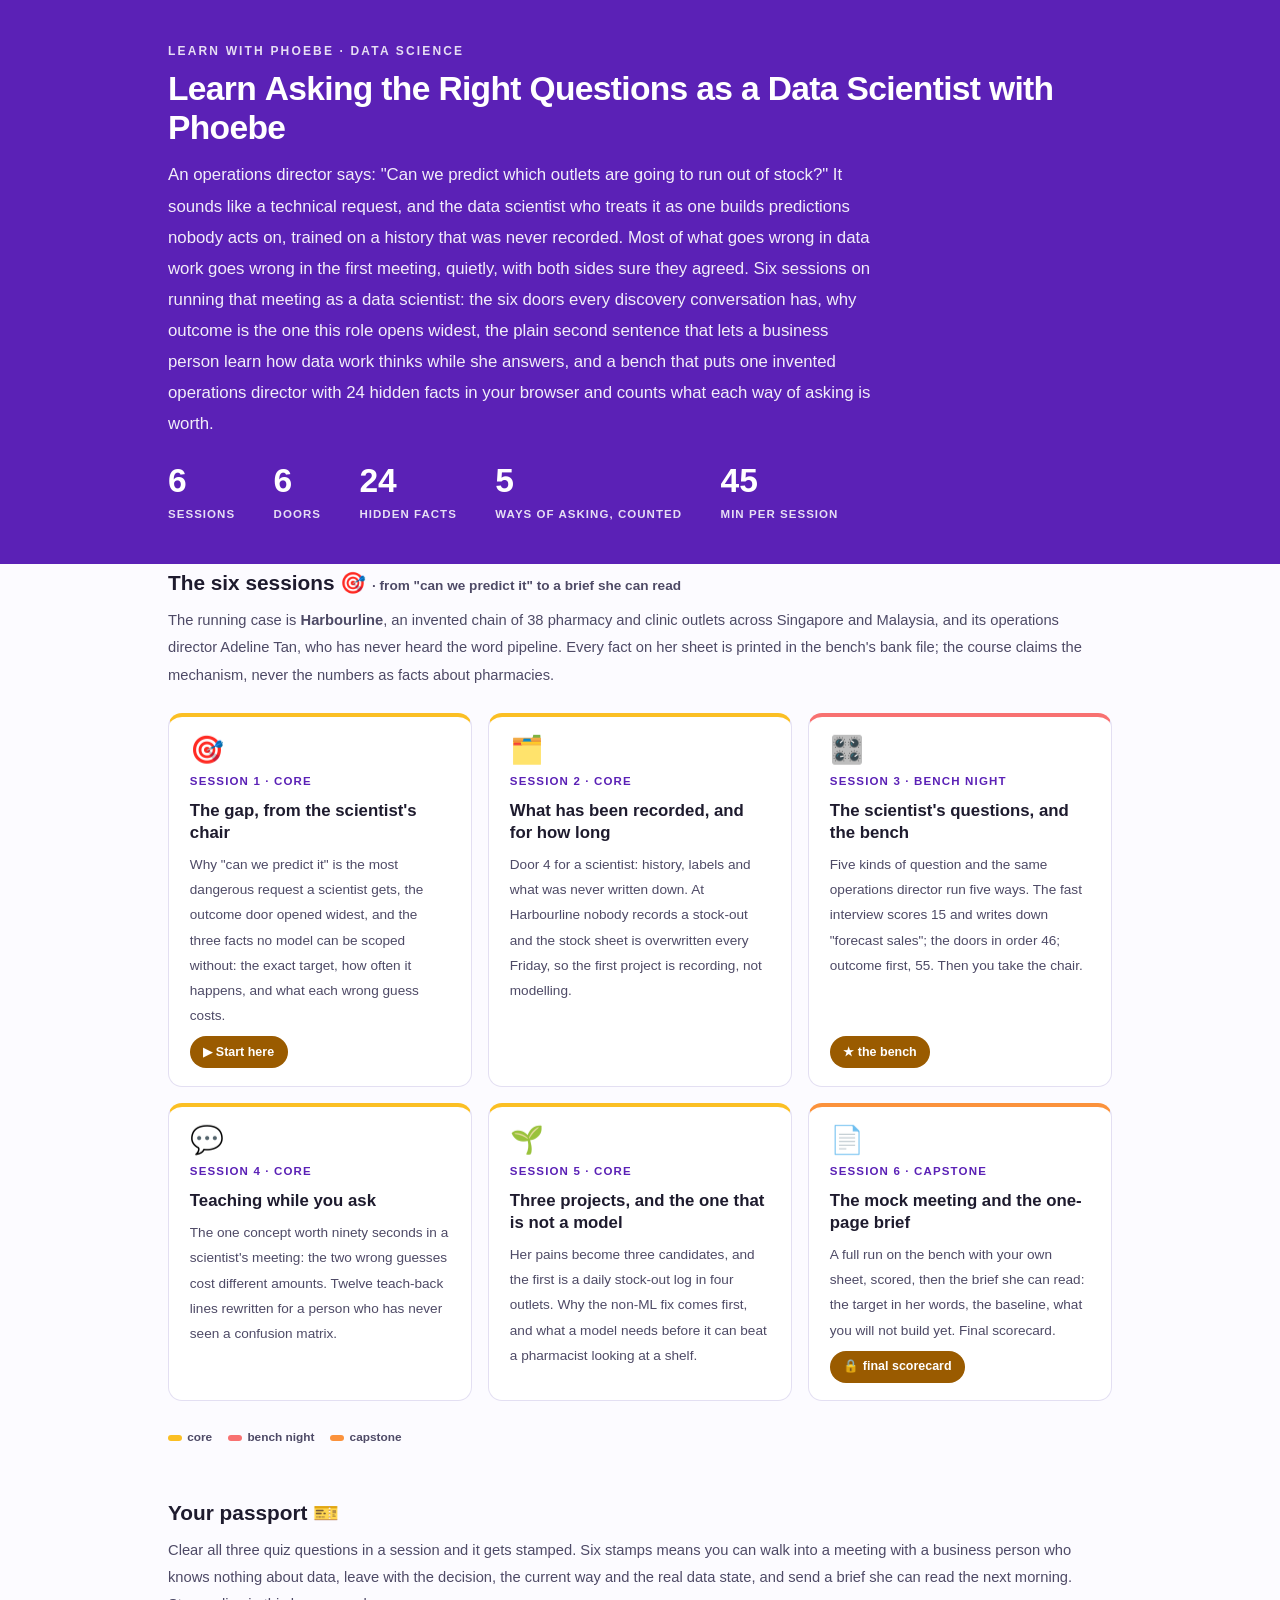
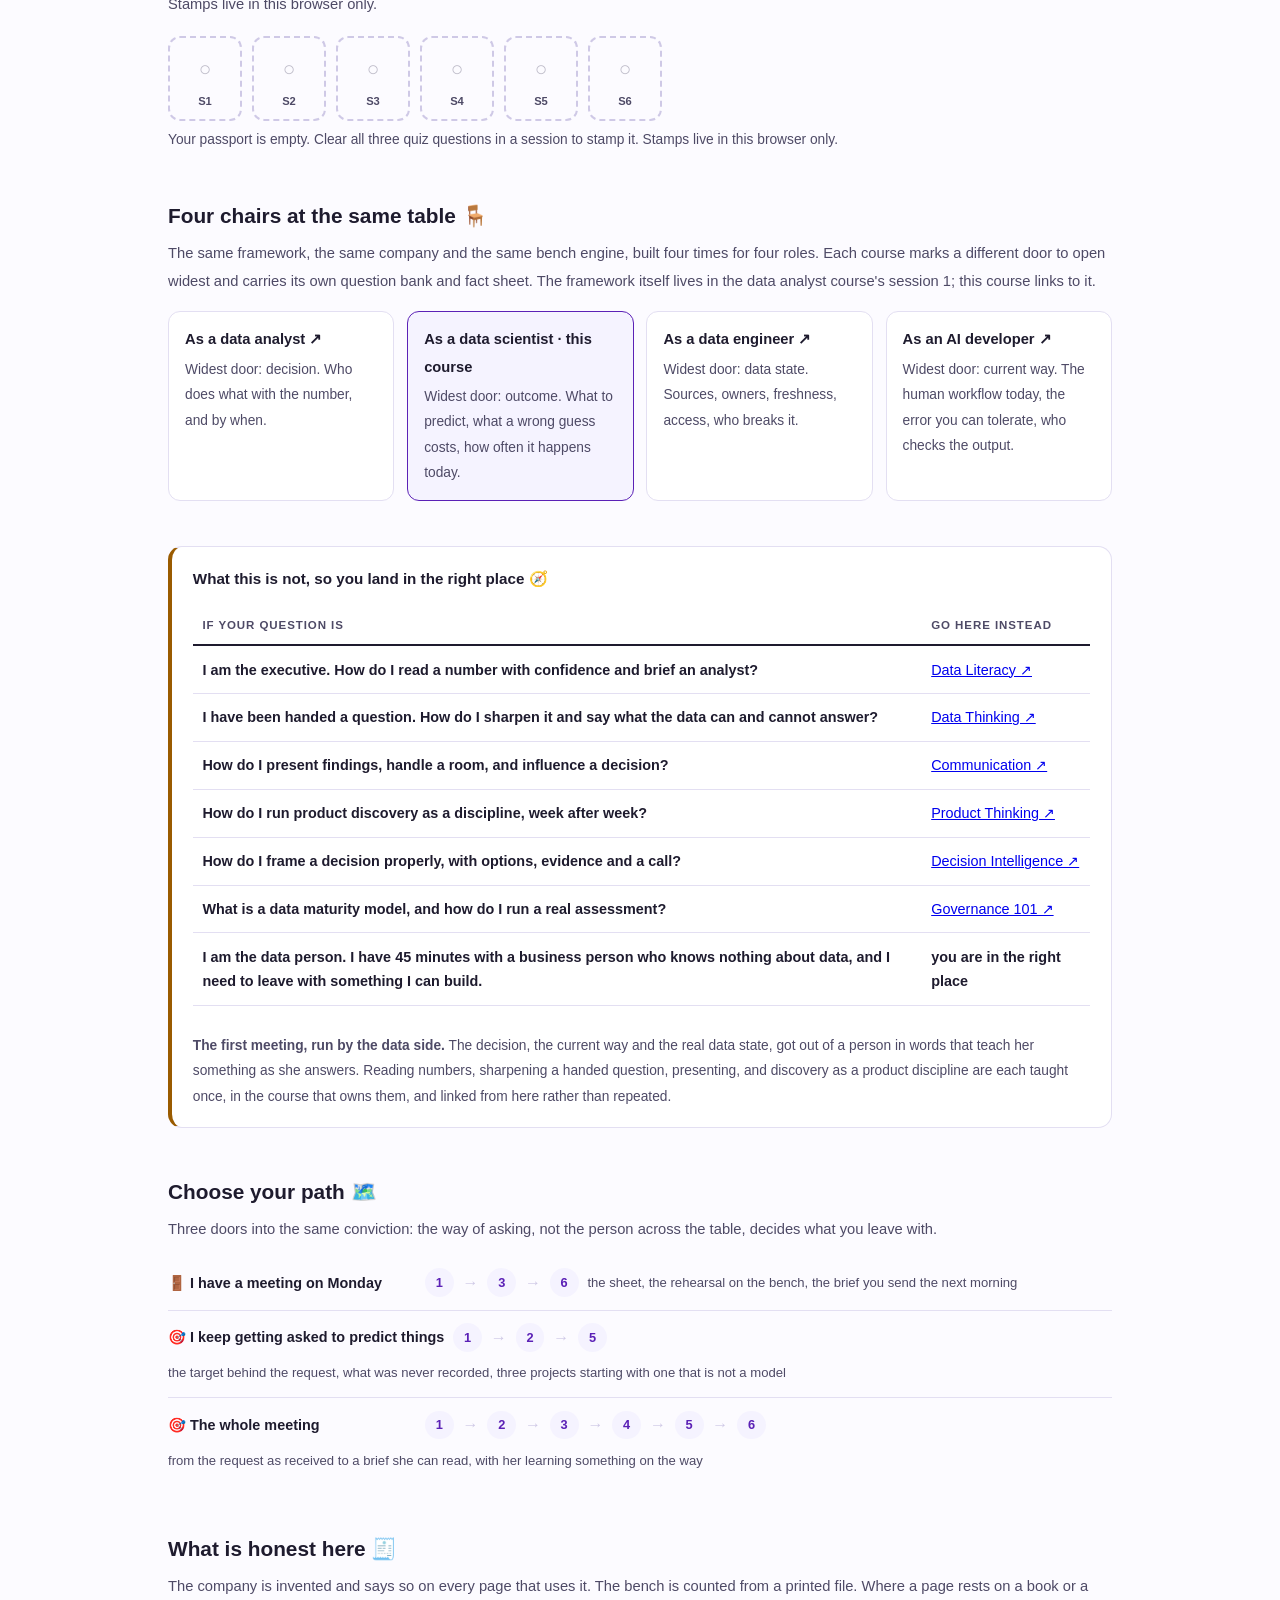
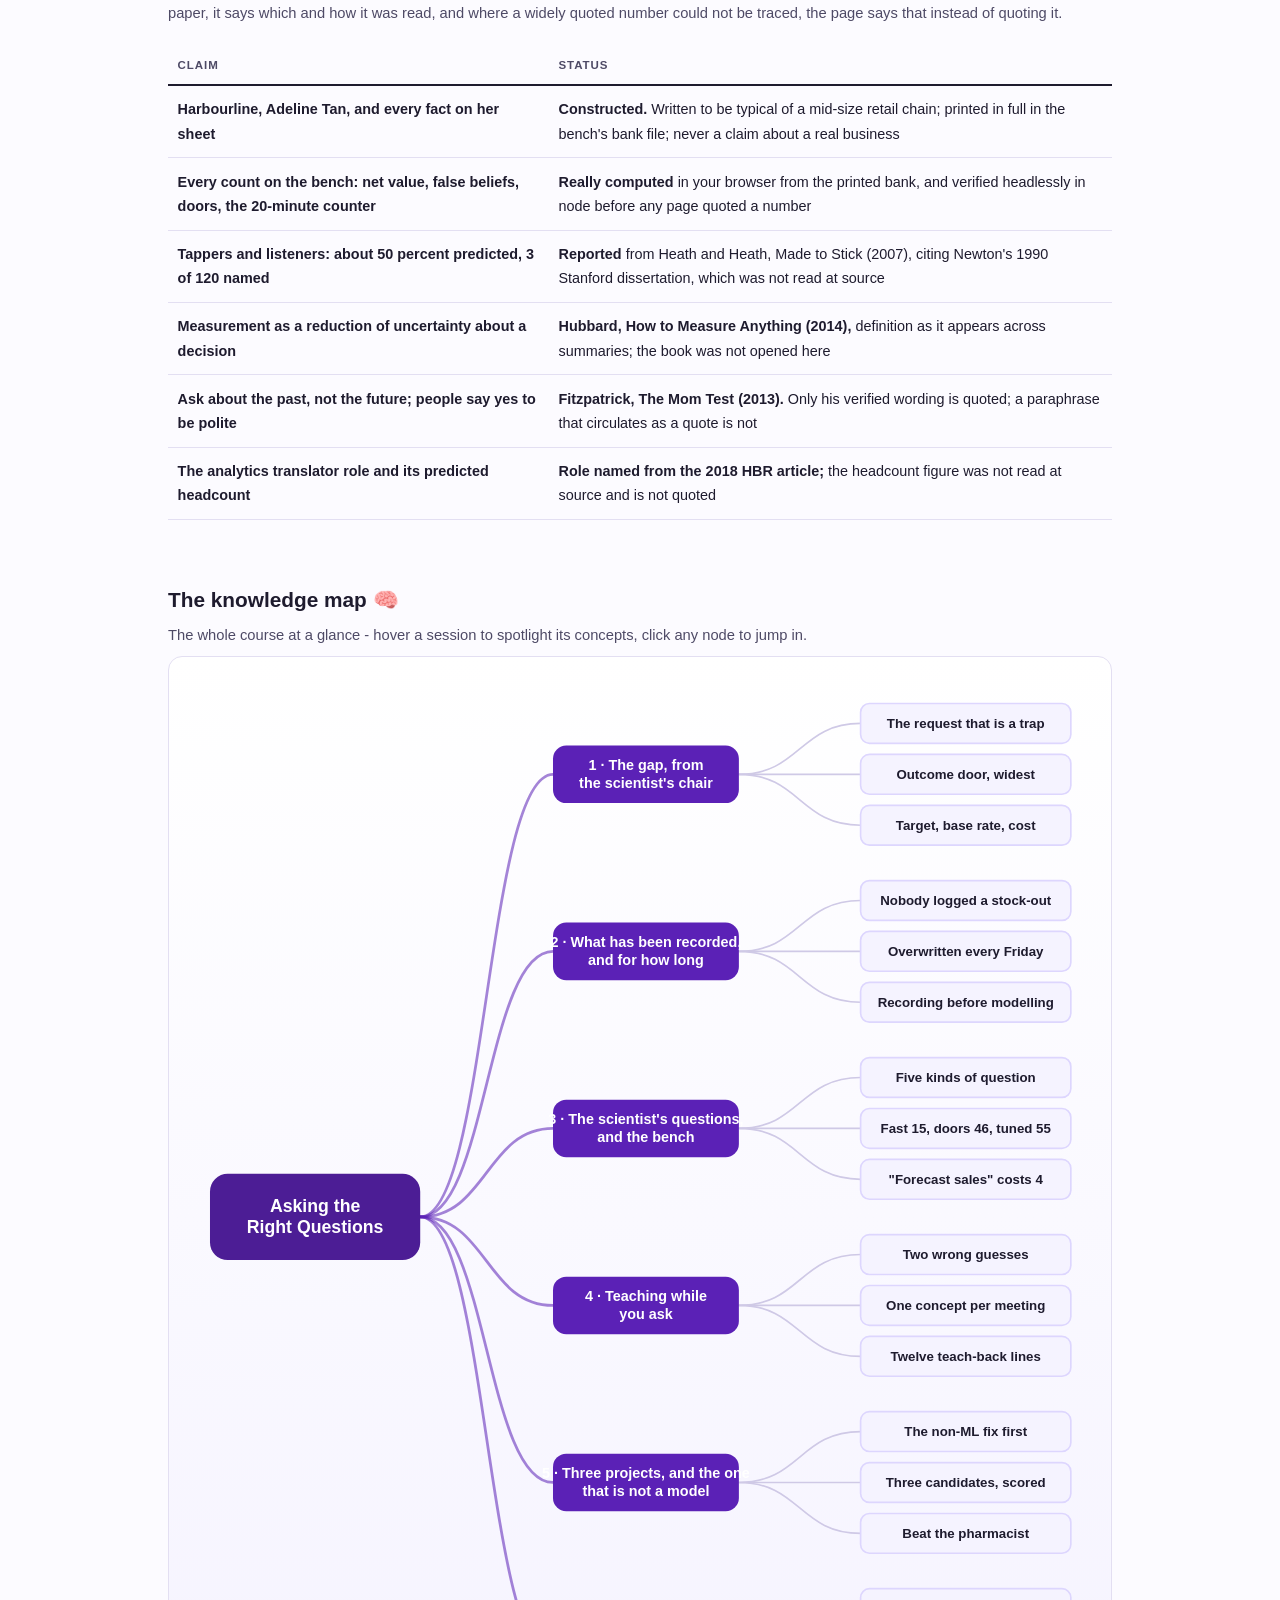
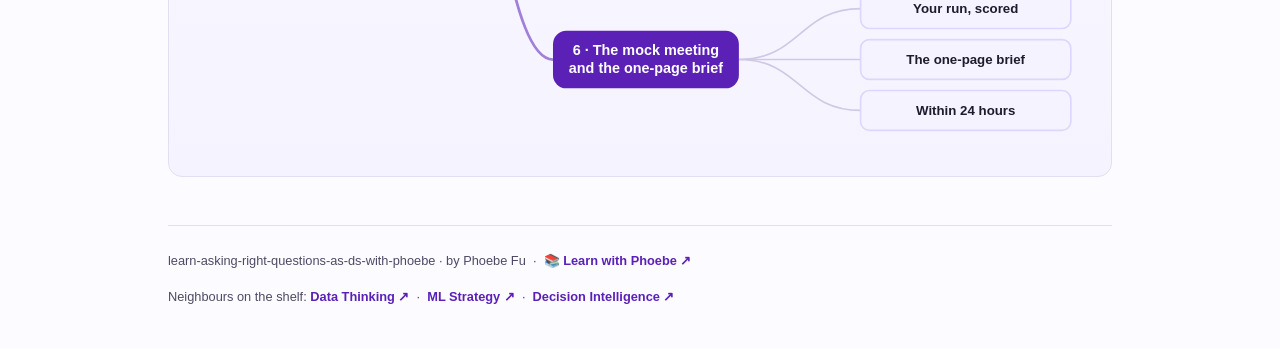
==== index.html @ 3e31150d "Asking the Right Questions as a Data Scientist: six sessions Sibling of the data analyst course: sam" ====
<!DOCTYPE html>
<html lang="en">
<head>
<meta charset="UTF-8">
<meta name="viewport" content="width=device-width, initial-scale=1.0">
<!-- social:start -->
<meta name="description" content="Six sessions on the first meeting of any data project, run by a data scientist: how to get the outcome, the decision, the current way of working and the real state of the data out of a business person who knows nothing about data, in words that teach them something while they answer. One invented pharmacy chain, one operations director with 24 hidden facts, and a discovery-meeting bench. Free, by Phoebe Fu.">
<meta property="og:type" content="website">
<meta property="og:site_name" content="Learn with Phoebe">
<meta property="og:title" content="Learn Asking the Right Questions as a Data Scientist with Phoebe">
<meta property="og:description" content="Same operations director, same 45 minutes, five ways of asking. The fast yes-or-no interview scores 15 and records five things that are wrong; the Six Doors score 46; outcome first, 55.">
<meta property="og:url" content="https://phoebefu6.github.io/learn-asking-right-questions-as-ds-with-phoebe/">
<meta property="og:image" content="https://phoebefu6.github.io/learn-asking-right-questions-as-ds-with-phoebe/assets/og-cover.png">
<meta property="og:image:width" content="1200">
<meta property="og:image:height" content="630">
<meta name="twitter:card" content="summary_large_image">
<meta name="twitter:title" content="Learn Asking the Right Questions as a Data Scientist with Phoebe">
<meta name="twitter:description" content="A discovery-meeting bench: one business person with a hidden fact sheet, 45 minutes, five ways of asking, every point counted in your browser.">
<meta name="twitter:image" content="https://phoebefu6.github.io/learn-asking-right-questions-as-ds-with-phoebe/assets/og-cover.png">
<!-- social:end -->
<title>Learn Asking the Right Questions as a Data Scientist with Phoebe</title>
<link rel="stylesheet" href="assets/style.css?v=2">
<style>

  .stats-row { display: flex; gap: 2.4rem; margin-top: 1.5rem; flex-wrap: wrap; }
  .stat b { display: block; font-size: 2.1rem; font-weight: 800; line-height: 1.05; font-variant-numeric: tabular-nums; }
  .stat span { font-size: .72rem; opacity: .85; text-transform: uppercase; letter-spacing: .09em; font-weight: 600; }

  .course-grid { display: grid; grid-template-columns: repeat(auto-fit, minmax(17rem, 1fr)); gap: 1rem; margin-top: 1.5rem; }
  .course-card {
    border: 1px solid var(--hairline);
    border-top: 4px solid var(--diff, var(--indigo));
    border-radius: var(--radius);
    padding: 1.2rem 1.3rem 1.1rem;
    display: flex;
    flex-direction: column;
    gap: .5rem;
    text-decoration: none;
    color: var(--ink);
    background: #fff;
    transition: box-shadow .15s ease, border-color .15s ease, transform .15s ease;
    position: relative;
  }
  .course-card:hover { border-color: var(--indigo-soft); border-top-color: var(--diff, var(--indigo)); box-shadow: 0 8px 28px rgba(var(--shadow-rgb),.16); transform: translateY(-3px); }
  .course-card .cicon { font-size: 1.7rem; line-height: 1; }
  .course-card .cnum { font-size: .72rem; font-weight: 700; color: var(--indigo); text-transform: uppercase; letter-spacing: .1em; }
  .course-card h3 { font-size: 1.05rem; font-weight: 800; line-height: 1.3; }
  .course-card p { font-size: .85rem; color: var(--muted); flex: 1; }
  .course-card .meta { display: flex; gap: .4rem; flex-wrap: wrap; }

  .diff-legend { display: flex; gap: 1rem; margin-top: 1.6rem; font-size: .74rem; color: var(--muted); font-weight: 600; flex-wrap: wrap; }
  .diff-legend i { display: inline-block; width: .85rem; height: .35rem; border-radius: 999px; margin-right: .35rem; vertical-align: middle; }

  .paths { margin-top: 2.6rem; }
  .paths h2 { font-size: 1.3rem; font-weight: 800; margin-bottom: .3rem; }
  .paths .plede { color: var(--muted); font-size: .92rem; margin-bottom: .8rem; }
  .path { display: flex; gap: .55rem; align-items: center; padding: .75rem 0; border-bottom: .5px solid var(--hairline); flex-wrap: wrap; }
  .path:last-child { border-bottom: none; }
  .path b { min-width: 15.5rem; font-size: .9rem; }
  .path .pstep { background: var(--indigo-50); color: var(--indigo); border-radius: 999px; padding: .16rem .68rem; font-weight: 700; font-size: .8rem; text-decoration: none; transition: all .12s ease; }
  .path .pstep:hover { background: var(--indigo); color: #fff; }
  .path .parr { color: var(--faint); font-weight: 700; }

  .mm-section { margin-top: 1.6rem; }
  .mm-section h2 { font-size: 1.3rem; font-weight: 800; margin-bottom: .2rem; }
  .mm-section .mm-lede { color: var(--muted); font-size: .92rem; margin-bottom: .4rem; }
  .mm-wrap { border: 1px solid var(--hairline); border-radius: var(--radius); background: linear-gradient(180deg,#fff,var(--indigo-50)); padding: .6rem; overflow-x: auto; }
  .mm-svg { width: 100%; height: auto; display: block; max-width: 60rem; margin: 0 auto; min-width: 34rem; }
  .mm-link { cursor: pointer; text-decoration: none; }
  .mm-node rect { transition: opacity .15s ease, filter .15s ease; }
  .mm-node text { pointer-events: none; }
  .mm-link:hover .mm-node rect { filter: brightness(1.06); }
  .mm-edge { transition: opacity .15s ease; }

  .not-this { border: 1px solid var(--hairline); border-left: 4px solid var(--clay); border-radius: var(--radius); background: #fff; padding: 1.1rem 1.3rem; margin-top: 1.2rem; }
  .not-this h3 { font-size: .95rem; font-weight: 800; margin-bottom: .5rem; }
  .siblings { display: grid; grid-template-columns: repeat(auto-fit, minmax(13rem, 1fr)); gap: .8rem; margin-top: 1rem; }
  .sibling { border: 1px solid var(--hairline); border-radius: 12px; padding: .9rem 1rem; background: #fff; text-decoration: none; color: var(--ink); font-size: .86rem; }
  .sibling b { display: block; font-size: .92rem; margin-bottom: .2rem; }
  .sibling span { color: var(--muted); }
  .sibling.here { border-color: var(--indigo); background: var(--indigo-50); }
</style>
</head>
<body>

<header class="masthead">
  <div class="wrap">
    <div class="eyebrow">Learn with Phoebe · Data Science</div>
    <h1>Learn Asking the Right Questions as a <span class="accent">Data Scientist</span> with Phoebe</h1>
    <p class="sub">An operations director says: "Can we predict which outlets are going to run out of stock?" It sounds like a technical request, and the data scientist who treats it as one builds predictions nobody acts on, trained on a history that was never recorded. Most of what goes wrong in data work goes wrong in the first meeting, quietly, with both sides sure they agreed. Six sessions on running that meeting as a data scientist: the six doors every discovery conversation has, why outcome is the one this role opens widest, the plain second sentence that lets a business person learn how data work thinks while she answers, and a bench that puts one invented operations director with 24 hidden facts in your browser and counts what each way of asking is worth.</p>
    <div class="stats-row">
      <div class="stat"><b data-count="6">6</b><span>sessions</span></div>
      <div class="stat"><b data-count="6">6</b><span>doors</span></div>
      <div class="stat"><b data-count="24">24</b><span>hidden facts</span></div>
      <div class="stat"><b data-count="5">5</b><span>ways of asking, counted</span></div>
      <div class="stat"><b data-count="45">45</b><span>min per session</span></div>
    </div>
  </div>
</header>

<main class="wrap">

  <section class="section">
    <div class="paths" style="margin-top:0">
      <h2>The six sessions 🎯 <span style="font-size:.85rem;font-weight:600;color:var(--muted)">· from "can we predict it" to a brief she can read</span></h2>
      <p class="plede">The running case is <strong>Harbourline</strong>, an invented chain of 38 pharmacy and clinic outlets across Singapore and Malaysia, and its operations director Adeline Tan, who has never heard the word pipeline. Every fact on her sheet is printed in the bench's bank file; the course claims the mechanism, never the numbers as facts about pharmacies.</p>
    </div>

    <div class="course-grid">
      <a class="course-card" href="courses/01-the-gap-from-the-scientists-chair.html" style="--diff:#FBBF24">
        <span class="cicon">🎯</span>
        <span class="cnum">Session 1 · core</span>
        <h3>The gap, from the scientist's chair</h3>
        <p>Why "can we predict it" is the most dangerous request a scientist gets, the outcome door opened widest, and the three facts no model can be scoped without: the exact target, how often it happens, and what each wrong guess costs.</p>
        <span class="meta"><span class="pill amber">▶ Start here</span></span>
      </a>
      <a class="course-card" href="courses/02-what-has-been-recorded-and-for-how-long.html" style="--diff:#FBBF24">
        <span class="cicon">🗂️</span>
        <span class="cnum">Session 2 · core</span>
        <h3>What has been recorded, and for how long</h3>
        <p>Door 4 for a scientist: history, labels and what was never written down. At Harbourline nobody records a stock-out and the stock sheet is overwritten every Friday, so the first project is recording, not modelling.</p>
        <span class="meta"></span>
      </a>
      <a class="course-card" href="courses/03-the-scientists-questions-and-the-bench.html" style="--diff:#F87171">
        <span class="cicon">🎛️</span>
        <span class="cnum">Session 3 · bench night</span>
        <h3>The scientist's questions, and the bench</h3>
        <p>Five kinds of question and the same operations director run five ways. The fast interview scores 15 and writes down "forecast sales"; the doors in order 46; outcome first, 55. Then you take the chair.</p>
        <span class="meta"><span class="pill amber">★ the bench</span></span>
      </a>
      <a class="course-card" href="courses/04-teaching-while-you-ask.html" style="--diff:#FBBF24">
        <span class="cicon">💬</span>
        <span class="cnum">Session 4 · core</span>
        <h3>Teaching while you ask</h3>
        <p>The one concept worth ninety seconds in a scientist's meeting: the two wrong guesses cost different amounts. Twelve teach-back lines rewritten for a person who has never seen a confusion matrix.</p>
        <span class="meta"></span>
      </a>
      <a class="course-card" href="courses/05-three-projects-and-the-one-that-is-not-a-model.html" style="--diff:#FBBF24">
        <span class="cicon">🌱</span>
        <span class="cnum">Session 5 · core</span>
        <h3>Three projects, and the one that is not a model</h3>
        <p>Her pains become three candidates, and the first is a daily stock-out log in four outlets. Why the non-ML fix comes first, and what a model needs before it can beat a pharmacist looking at a shelf.</p>
        <span class="meta"></span>
      </a>
      <a class="course-card" href="courses/06-the-mock-meeting-and-the-brief.html" style="--diff:#FB923C">
        <span class="cicon">📄</span>
        <span class="cnum">Session 6 · capstone</span>
        <h3>The mock meeting and the one-page brief</h3>
        <p>A full run on the bench with your own sheet, scored, then the brief she can read: the target in her words, the baseline, what you will not build yet. Final scorecard.</p>
        <span class="meta"><span class="pill amber">🔒 final scorecard</span></span>
      </a>
    </div>

    <div class="diff-legend">
      <span><i style="background:#FBBF24"></i>core</span>
      <span><i style="background:#F87171"></i>bench night</span>
      <span><i style="background:#FB923C"></i>capstone</span>
    </div>
  </section>

  <section class="section">
    <div class="paths" style="margin-top:0">
      <h2>Your passport 🎫</h2>
      <p class="plede">Clear all three quiz questions in a session and it gets stamped. Six stamps means you can walk into a meeting with a business person who knows nothing about data, leave with the decision, the current way and the real data state, and send a brief she can read the next morning. Stamps live in this browser only.</p>
    </div>
    <div class="pp-strip"></div>
  </section>

  <section class="section">
    <div class="paths" style="margin-top:0">
      <h2>Four chairs at the same table 🪑</h2>
      <p class="plede">The same framework, the same company and the same bench engine, built four times for four roles. Each course marks a different door to open widest and carries its own question bank and fact sheet. The framework itself lives in the data analyst course's session 1; this course links to it.</p>
    </div>
    <div class="siblings">
      <a class="sibling" href="https://phoebefu6.github.io/learn-asking-right-questions-as-da-with-phoebe/"><b>As a data analyst ↗</b><span>Widest door: decision. Who does what with the number, and by when.</span></a>
      <a class="sibling here" href="courses/01-the-gap-from-the-scientists-chair.html"><b>As a data scientist · this course</b><span>Widest door: outcome. What to predict, what a wrong guess costs, how often it happens today.</span></a>
      <a class="sibling" href="https://phoebefu6.github.io/learn-asking-right-questions-as-de-with-phoebe/"><b>As a data engineer ↗</b><span>Widest door: data state. Sources, owners, freshness, access, who breaks it.</span></a>
      <a class="sibling" href="https://phoebefu6.github.io/learn-asking-right-questions-as-ai-with-phoebe/"><b>As an AI developer ↗</b><span>Widest door: current way. The human workflow today, the error you can tolerate, who checks the output.</span></a>
    </div>
  </section>

  <section class="section">
    <div class="not-this">
      <h3>What this is not, so you land in the right place 🧭</h3>
      <table class="clean">
        <tr><th>If your question is</th><th>Go here instead</th></tr>
        <tr><td>I am the executive. How do I read a number with confidence and brief an analyst?</td><td><a href="https://phoebefu6.github.io/learn-data-literacy-with-phoebe/">Data Literacy ↗</a></td></tr>
        <tr><td>I have been handed a question. How do I sharpen it and say what the data can and cannot answer?</td><td><a href="https://phoebefu6.github.io/learn-data-thinking-with-phoebe/">Data Thinking ↗</a></td></tr>
        <tr><td>How do I present findings, handle a room, and influence a decision?</td><td><a href="https://phoebefu6.github.io/learn-communication-with-phoebe/">Communication ↗</a></td></tr>
        <tr><td>How do I run product discovery as a discipline, week after week?</td><td><a href="https://phoebefu6.github.io/learn-product-thinking-with-phoebe/">Product Thinking ↗</a></td></tr>
        <tr><td>How do I frame a decision properly, with options, evidence and a call?</td><td><a href="https://phoebefu6.github.io/learn-decision-intelligence-with-phoebe/">Decision Intelligence ↗</a></td></tr>
        <tr><td>What is a data maturity model, and how do I run a real assessment?</td><td><a href="https://phoebefu6.github.io/learn-governance-101-with-phoebe/">Governance 101 ↗</a></td></tr>
        <tr><td><strong>I am the data person. I have 45 minutes with a business person who knows nothing about data, and I need to leave with something I can build.</strong></td><td><strong>you are in the right place</strong></td></tr>
      </table>
      <p style="margin-top:.7rem;font-size:.86rem;color:var(--muted)"><strong>The first meeting, run by the data side.</strong> The decision, the current way and the real data state, got out of a person in words that teach her something as she answers. Reading numbers, sharpening a handed question, presenting, and discovery as a product discipline are each taught once, in the course that owns them, and linked from here rather than repeated.</p>
    </div>
  </section>

  <section class="section">
    <div class="paths">
      <h2>Choose your path 🗺️</h2>
      <p class="plede">Three doors into the same conviction: the way of asking, not the person across the table, decides what you leave with.</p>
      <div class="path"><b>🚪 I have a meeting on Monday</b>
        <a class="pstep" href="courses/01-the-gap-from-the-scientists-chair.html">1</a><span class="parr">→</span>
        <a class="pstep" href="courses/03-the-scientists-questions-and-the-bench.html">3</a><span class="parr">→</span>
        <a class="pstep" href="courses/06-the-mock-meeting-and-the-brief.html">6</a>
        <span style="font-size:.82rem;color:var(--muted)">the sheet, the rehearsal on the bench, the brief you send the next morning</span>
      </div>
      <div class="path"><b>🎯 I keep getting asked to predict things</b>
        <a class="pstep" href="courses/01-the-gap-from-the-scientists-chair.html">1</a><span class="parr">→</span>
        <a class="pstep" href="courses/02-what-has-been-recorded-and-for-how-long.html">2</a><span class="parr">→</span>
        <a class="pstep" href="courses/05-three-projects-and-the-one-that-is-not-a-model.html">5</a>
        <span style="font-size:.82rem;color:var(--muted)">the target behind the request, what was never recorded, three projects starting with one that is not a model</span>
      </div>
      <div class="path"><b>🎯 The whole meeting</b>
        <a class="pstep" href="courses/01-the-gap-from-the-scientists-chair.html">1</a><span class="parr">→</span>
        <a class="pstep" href="courses/02-what-has-been-recorded-and-for-how-long.html">2</a><span class="parr">→</span>
        <a class="pstep" href="courses/03-the-scientists-questions-and-the-bench.html">3</a><span class="parr">→</span>
        <a class="pstep" href="courses/04-teaching-while-you-ask.html">4</a><span class="parr">→</span>
        <a class="pstep" href="courses/05-three-projects-and-the-one-that-is-not-a-model.html">5</a><span class="parr">→</span>
        <a class="pstep" href="courses/06-the-mock-meeting-and-the-brief.html">6</a>
        <span style="font-size:.82rem;color:var(--muted)">from the request as received to a brief she can read, with her learning something on the way</span>
      </div>
    </div>
  </section>

  <section class="section">
    <div class="paths" style="margin-top:0">
      <h2>What is honest here 🧾</h2>
      <p class="plede">The company is invented and says so on every page that uses it. The bench is counted from a printed file. Where a page rests on a book or a paper, it says which and how it was read, and where a widely quoted number could not be traced, the page says that instead of quoting it.</p>
    </div>
    <table class="clean">
      <tr><th>Claim</th><th>Status</th></tr>
      <tr><td>Harbourline, Adeline Tan, and every fact on her sheet</td><td><strong>Constructed.</strong> Written to be typical of a mid-size retail chain; printed in full in the bench's bank file; never a claim about a real business</td></tr>
      <tr><td>Every count on the bench: net value, false beliefs, doors, the 20-minute counter</td><td><strong>Really computed</strong> in your browser from the printed bank, and verified headlessly in node before any page quoted a number</td></tr>
      <tr><td>Tappers and listeners: about 50 percent predicted, 3 of 120 named</td><td><strong>Reported</strong> from Heath and Heath, Made to Stick (2007), citing Newton's 1990 Stanford dissertation, which was not read at source</td></tr>
      <tr><td>Measurement as a reduction of uncertainty about a decision</td><td><strong>Hubbard, How to Measure Anything (2014),</strong> definition as it appears across summaries; the book was not opened here</td></tr>
      <tr><td>Ask about the past, not the future; people say yes to be polite</td><td><strong>Fitzpatrick, The Mom Test (2013).</strong> Only his verified wording is quoted; a paraphrase that circulates as a quote is not</td></tr>
      <tr><td>The analytics translator role and its predicted headcount</td><td><strong>Role named from the 2018 HBR article;</strong> the headcount figure was not read at source and is not quoted</td></tr>
          </table>
  </section>

  <section class="section mm-section">
    <h2>The knowledge map 🧠</h2>
    <p class="mm-lede">The whole course at a glance - hover a session to spotlight its concepts, click any node to jump in.</p>
    <div class="mm-wrap"><div id="mindmap"></div></div>
  </section>

  <footer class="pagefoot">
    <span>learn-asking-right-questions-as-ds-with-phoebe · by Phoebe Fu &nbsp;·&nbsp; 📚 <a href="https://phoebefu6.github.io/learn-with-phoebe/">Learn with Phoebe ↗</a></span>
    <span>Neighbours on the shelf: <a href="https://phoebefu6.github.io/learn-data-thinking-with-phoebe/">Data Thinking ↗</a> &nbsp;·&nbsp; <a href="https://phoebefu6.github.io/learn-ml-strategy-with-phoebe/">ML Strategy ↗</a> &nbsp;·&nbsp; <a href="https://phoebefu6.github.io/learn-decision-intelligence-with-phoebe/">Decision Intelligence ↗</a></span>
  </footer>

</main>

<script>
window.MINDMAP_DATA = {
  "title": "Asking the\nRight Questions",
  "centerColor": "#4C1D95",
  "sessions": [
    {
      "label": "The gap, from\nthe scientist's chair",
      "href": "courses/01-the-gap-from-the-scientists-chair.html",
      "color": "#FBBF24",
      "concepts": [
        {
          "label": "The request that is a trap",
          "href": "courses/01-the-gap-from-the-scientists-chair.html"
        },
        {
          "label": "Outcome door, widest",
          "href": "courses/01-the-gap-from-the-scientists-chair.html"
        },
        {
          "label": "Target, base rate, cost",
          "href": "courses/01-the-gap-from-the-scientists-chair.html"
        }
      ]
    },
    {
      "label": "What has been recorded,\nand for how long",
      "href": "courses/02-what-has-been-recorded-and-for-how-long.html",
      "color": "#FBBF24",
      "concepts": [
        {
          "label": "Nobody logged a stock-out",
          "href": "courses/02-what-has-been-recorded-and-for-how-long.html"
        },
        {
          "label": "Overwritten every Friday",
          "href": "courses/02-what-has-been-recorded-and-for-how-long.html"
        },
        {
          "label": "Recording before modelling",
          "href": "courses/02-what-has-been-recorded-and-for-how-long.html"
        }
      ]
    },
    {
      "label": "The scientist's questions,\nand the bench",
      "href": "courses/03-the-scientists-questions-and-the-bench.html",
      "color": "#F87171",
      "concepts": [
        {
          "label": "Five kinds of question",
          "href": "courses/03-the-scientists-questions-and-the-bench.html"
        },
        {
          "label": "Fast 15, doors 46, tuned 55",
          "href": "courses/03-the-scientists-questions-and-the-bench.html"
        },
        {
          "label": "\"Forecast sales\" costs 4",
          "href": "courses/03-the-scientists-questions-and-the-bench.html"
        }
      ]
    },
    {
      "label": "Teaching while\nyou ask",
      "href": "courses/04-teaching-while-you-ask.html",
      "color": "#FBBF24",
      "concepts": [
        {
          "label": "Two wrong guesses",
          "href": "courses/04-teaching-while-you-ask.html"
        },
        {
          "label": "One concept per meeting",
          "href": "courses/04-teaching-while-you-ask.html"
        },
        {
          "label": "Twelve teach-back lines",
          "href": "courses/04-teaching-while-you-ask.html"
        }
      ]
    },
    {
      "label": "Three projects, and the one\nthat is not a model",
      "href": "courses/05-three-projects-and-the-one-that-is-not-a-model.html",
      "color": "#FBBF24",
      "concepts": [
        {
          "label": "The non-ML fix first",
          "href": "courses/05-three-projects-and-the-one-that-is-not-a-model.html"
        },
        {
          "label": "Three candidates, scored",
          "href": "courses/05-three-projects-and-the-one-that-is-not-a-model.html"
        },
        {
          "label": "Beat the pharmacist",
          "href": "courses/05-three-projects-and-the-one-that-is-not-a-model.html"
        }
      ]
    },
    {
      "label": "The mock meeting\nand the one-page brief",
      "href": "courses/06-the-mock-meeting-and-the-brief.html",
      "color": "#FB923C",
      "concepts": [
        {
          "label": "Your run, scored",
          "href": "courses/06-the-mock-meeting-and-the-brief.html"
        },
        {
          "label": "The one-page brief",
          "href": "courses/06-the-mock-meeting-and-the-brief.html"
        },
        {
          "label": "Within 24 hours",
          "href": "courses/06-the-mock-meeting-and-the-brief.html"
        }
      ]
    }
  ]
};
</script>
<script src="assets/mindmap.js?v=1"></script>
<script src="assets/app.js?v=1"></script>
</body>
</html>
---- assets/style.css ----
/* learn-asking-right-questions-as-ds-with-phoebe - editorial bold design system
   Accent: violet #5B21B6 · Ink deep violet #4C1D95 · Flagship: mustard #9A5B00
   (CSS var names still read --indigo/--amber; they hold violet and mustard.)
   NOTE: this is the PAGE chrome. The simulator palette inside asking-live.js is separate. */

:root {
  --indigo: #5B21B6;
  --indigo-deep: #4C1D95;
  --indigo-mid: #6528C9;
  --indigo-soft: #DDD6FE;
  --indigo-50: #F5F3FF;
  --ink: #1E1B2E;
  --muted: #4E4A66;
  --faint: #CFC9E6;
  --hairline: #E3DFF2;
  --clay: #9A5B00;
  --clay-ink: #6B3F00;
  --amber: #9A5B00;
  --amber-ink: #6B3F00;
  --amber-50: #FBF1E0;
  --paper: #FCFBFF;
  --code-bg: #1A1530;
  --code-ink: #E3DFF2;
  --scrim-rgb: 30,27,46;
  --shadow-rgb: 91,33,182;
  --radius: 14px;
}

* { margin: 0; padding: 0; box-sizing: border-box; }

html { font-size: 16px; scroll-behavior: smooth; }
html.zoom-125 { font-size: 20px; }
html.zoom-150 { font-size: 24px; }

body {
  font-family: "Inter", -apple-system, BlinkMacSystemFont, "Segoe UI", Roboto, sans-serif;
  background: var(--paper);
  color: var(--ink);
  line-height: 1.85;
  font-feature-settings: "tnum";
}

.wrap { max-width: 62rem; margin: 0 auto; padding: 0 1.5rem; }

/* ---------- header band ---------- */
.masthead {
  background: var(--indigo);
  color: #fff;
  padding: 2.5rem 0 2.25rem;
}
.masthead .eyebrow {
  font-size: .75rem;
  letter-spacing: .18em;
  text-transform: uppercase;
  opacity: .85;
  font-weight: 600;
}
.masthead h1 {
  font-size: 2.1rem;
  line-height: 1.15;
  font-weight: 800;
  margin: .5rem 0 .75rem;
  letter-spacing: -.02em;
}
.masthead h1 .accent { color: inherit; }
.masthead .sub { font-size: 1.05rem; opacity: .92; max-width: 44rem; }

.chip-row { display: flex; flex-wrap: wrap; gap: .5rem; margin-top: 1.1rem; }
.chip {
  display: inline-flex;
  align-items: center;
  gap: .35rem;
  border-radius: 999px;
  padding: .25rem .8rem;
  font-size: .78rem;
  font-weight: 600;
  white-space: nowrap;
}
.chip.level { background: #fff; color: var(--indigo); }
.chip.audience { background: rgba(255,255,255,.16); color: #fff; border: 1px solid rgba(255,255,255,.35); }
.chip.time { background: var(--ink); color: #fff; font-variant-numeric: tabular-nums; }


/* ---------- agenda band ----------
   Recovered 2026-09-02. These six repos were scaffolded from a stylesheet that had
   lost this block, so .agenda rendered as run-on inline text ~700px tall inside the
   masthead. 87 of 93 repos carry it; these were the exception, and they were also the
   six the estate sweep could not see. See course-builder/references/field-notes.md.

   .a3 does NOT reuse the donor's `color: var(--amber-ink)`: that pair falls below
   4.5:1 against --amber in all six palettes, which is the same failure the sweep
   flags on the wellbeing courses. The literal below is the darkest tone of this
   repo's own amber-ink that clears 4.5:1, so the band stays bright. Recompute it if
   --amber changes. */
.agenda {
  display: flex;
  border-radius: 999px;
  overflow: hidden;
  margin: 1.4rem 0 0;
  font-size: .72rem;
  font-weight: 600;
  text-align: center;
  color: #fff;
}
.agenda span { padding: .45rem .3rem; white-space: nowrap; overflow: hidden; text-overflow: ellipsis; }
.agenda .a1 { background: var(--indigo-deep); }
.agenda .a2 { background: var(--indigo-mid); }
.agenda .a3 { background: var(--amber); color: #FFFFFF; }
.agenda .a4 { background: var(--indigo-soft); color: var(--ink); }

/* ---------- toolbar ---------- */
.toolbar {
  position: sticky;
  top: 0;
  z-index: 40;
  background: rgba(255,255,255,.94);
  backdrop-filter: blur(6px);
  border-bottom: 1px solid var(--hairline);
  padding: .55rem 0;
}
.toolbar .wrap { display: flex; align-items: center; gap: .5rem; flex-wrap: nowrap; }
.toolbar .crumb { font-size: .8rem; color: var(--muted); font-weight: 600; margin-right: auto; min-width: 0; white-space: nowrap; overflow: hidden; text-overflow: ellipsis; }
.toolbar .btn { white-space: nowrap; flex: none; padding: .38rem .8rem; font-size: .78rem; line-height: 1.2; }
.toolbar .crumb a { color: var(--indigo); text-decoration: none; }
.btn {
  border: 1px solid var(--hairline);
  background: #fff;
  color: var(--ink);
  border-radius: 999px;
  padding: .35rem .9rem;
  font-size: .78rem;
  font-weight: 600;
  cursor: pointer;
  font-family: inherit;
  transition: all .15s ease;
}
.btn:hover { border-color: var(--indigo); color: var(--indigo); }
.btn.primary { background: var(--indigo); border-color: var(--indigo); color: #fff; }
.btn.primary:hover { background: var(--indigo-deep); }

/* ---------- sections ---------- */
main { padding: 2.5rem 0 4rem; }

.section { margin-bottom: 2.8rem; }
.section-kicker { margin-bottom: 1rem; }
.section-kicker .klabel {
  display: block;
  font-size: .72rem;
  text-transform: uppercase;
  letter-spacing: .1em;
  color: var(--indigo);
  font-weight: 700;
  margin-bottom: .35rem;
}
.section-kicker h2 {
  font-size: 1.45rem;
  font-weight: 800;
  letter-spacing: -.01em;
  display: flex;
  align-items: center;
  gap: .7rem;
  flex-wrap: wrap;
}
.section-kicker .tag {
  border-radius: 999px;
  padding: .18rem .7rem;
  font-size: .7rem;
  font-weight: 700;
  text-transform: uppercase;
  letter-spacing: .08em;
}
.tag.concept { background: var(--indigo-50); color: var(--indigo); }
.tag.demo { background: var(--amber-50); color: var(--amber-ink); }
.tag.exercise { background: var(--ink); color: #fff; }

.lede { color: var(--muted); max-width: 46rem; margin-bottom: 1.4rem; line-height: 1.8; }

/* live vs self-study markers on cards */
.mode {
  font-size: .64rem;
  font-weight: 700;
  text-transform: uppercase;
  letter-spacing: .07em;
  padding: .14rem .6rem;
  border-radius: 999px;
  flex: none;
}
.mode.live { background: var(--indigo); color: #fff; }
.mode.self { background: #fff; color: var(--muted); border: 1px solid var(--hairline); }

/* ---------- accordions ---------- */
details.card {
  border: 1px solid var(--hairline);
  border-radius: var(--radius);
  margin-bottom: .8rem;
  overflow: hidden;
  background: #fff;
}
details.card[open] { border-color: var(--indigo-soft); box-shadow: 0 8px 28px rgba(var(--shadow-rgb),.08); }
details.card summary {
  list-style: none;
  cursor: pointer;
  padding: 1rem 1.25rem;
  display: flex;
  align-items: center;
  gap: .75rem;
  font-weight: 700;
  font-size: 1.02rem;
  user-select: none;
}
details.card summary::-webkit-details-marker { display: none; }
details.card summary .dot {
  width: .6rem; height: .6rem;
  border-radius: 999px;
  background: var(--indigo);
  flex: none;
}
details.card summary .mini { margin-left: auto; font-size: .72rem; color: var(--muted); font-weight: 600; white-space: nowrap; }
details.card summary .caret { transition: transform .2s ease; color: var(--indigo); font-size: .8rem; }
details.card[open] summary .caret { transform: rotate(90deg); }
details.card .body { padding: 0 1.25rem 1.4rem; border-top: 1px solid var(--hairline); padding-top: 1.15rem; }
details.card .body p { margin-bottom: 1.05rem; max-width: 48rem; }
details.card .body p:last-child { margin-bottom: 0; }
details.card .body ul, details.card .body ol { margin: 0 0 1.1rem 1.2rem; max-width: 47rem; }
details.card .body li { margin-bottom: .65rem; }
details.card .body h4 { font-size: .95rem; font-weight: 700; margin: 1.1rem 0 .45rem; }
details.card .body h4:first-child { margin-top: 0; }

/* ---------- pills & legends ---------- */
.legend { display: flex; flex-wrap: wrap; gap: .5rem; margin: 0 0 1.2rem; }
.pill {
  display: inline-flex;
  align-items: center;
  gap: .4rem;
  border-radius: 999px;
  padding: .28rem .85rem;
  font-size: .78rem;
  font-weight: 600;
}
.pill.solid { background: var(--indigo); color: #fff; }
.pill.light { background: var(--indigo-50); color: var(--indigo); }
.pill.inkpill { background: var(--ink); color: #fff; }
.pill.amber, .pill.peach { background: var(--amber); color: #fff; }
.pill.bare { color: var(--faint); }

/* ---------- 4D grid ---------- */
.grid-2 { display: grid; grid-template-columns: repeat(auto-fit, minmax(15rem, 1fr)); gap: .8rem; margin: .5rem 0 1rem; }
.d-card {
  border: 1px solid var(--hairline);
  border-left: 4px solid var(--indigo);
  border-radius: 10px;
  padding: 1rem 1.1rem;
}
.d-card h4 { font-size: .95rem; margin-bottom: .3rem; }
.d-card h4 .lead-letter { color: var(--indigo); }
.d-card p { font-size: .86rem; color: var(--muted); margin: 0; }

/* ---------- tables ---------- */
table.clean { width: 100%; border-collapse: collapse; font-size: .9rem; margin: .4rem 0 1rem; }
table.clean th {
  text-align: left;
  font-size: .72rem;
  text-transform: uppercase;
  letter-spacing: .08em;
  color: var(--muted);
  padding: .5rem .6rem;
  border-bottom: 2px solid var(--ink);
}
table.clean td { padding: .7rem .6rem; border-bottom: .5px solid var(--hairline); vertical-align: top; line-height: 1.7; }
table.clean td:first-child { font-weight: 600; }

/* ---------- prompt boxes ---------- */
.prompt-box {
  position: relative;
  background: var(--code-bg);
  color: var(--code-ink);
  border-radius: var(--radius);
  padding: 1.1rem 1.2rem;
  margin: 1rem 0 1.2rem;
  font-family: "SF Mono", ui-monospace, Menlo, Consolas, monospace;
  font-size: .84rem;
  line-height: 1.65;
  white-space: pre-wrap;
  word-break: break-word;
}
.prompt-box .label {
  position: absolute;
  top: -0.7rem;
  left: 1rem;
  background: var(--indigo);
  color: #fff;
  font-family: "Inter", -apple-system, sans-serif;
  font-size: .68rem;
  font-weight: 700;
  letter-spacing: .06em;
  text-transform: uppercase;
  border-radius: 999px;
  padding: .15rem .7rem;
}
.prompt-box.bad .label { background: var(--faint); color: var(--ink); }
.prompt-box.good .label { background: var(--amber); color: #fff; }
.copy-btn {
  position: absolute;
  top: .7rem;
  right: .7rem;
  background: rgba(255,255,255,.1);
  border: 1px solid rgba(255,255,255,.25);
  color: #fff;
  border-radius: 999px;
  padding: .25rem .8rem;
  font-size: .72rem;
  font-weight: 600;
  cursor: pointer;
  font-family: "Inter", -apple-system, sans-serif;
  transition: background .15s ease;
}
.copy-btn:hover { background: rgba(255,255,255,.22); }
.copy-btn.copied { background: var(--amber); border-color: var(--amber); color: #fff; }

/* ---------- demo steps ---------- */
.steps { counter-reset: step; margin: .6rem 0 1rem; }
.step {
  display: grid;
  grid-template-columns: max-content minmax(0, 1fr);
  column-gap: .9rem;
  row-gap: .2rem;
  padding: .85rem 0;
  border-bottom: .5px solid var(--hairline);
}
.step > * { grid-column: 2; min-width: 0; }
.step > .prompt-box { margin: .8rem 0 .4rem; }
.step:last-child { border-bottom: none; }
.step::before {
  counter-increment: step;
  content: counter(step);
  flex: none;
  width: 1.7rem; height: 1.7rem;
  border-radius: 999px;
  background: var(--indigo-50);
  color: var(--indigo);
  font-weight: 700;
  font-size: .85rem;
  display: inline-flex;
  align-items: center;
  justify-content: center;
  margin-top: .1rem;
}
.step p { margin: 0; }
/* A code box inside a step sits BELOW the step text at full width. Without this the flex row
 * puts it in a half-width column beside the text and wraps code mid-token. */
.step { flex-wrap: wrap; }
.step > p { flex: 1 1 0; min-width: 0; }
.step > .prompt-box { flex: 1 1 100%; margin: .7rem 0 .2rem; word-break: normal; overflow-x: auto; }

/* ---------- callouts ---------- */
.callout {
  border-radius: var(--radius);
  padding: 1rem 1.2rem;
  margin: 1rem 0;
  font-size: .92rem;
}
.callout.tip { background: var(--indigo-50); border-left: 4px solid var(--indigo); }
.callout.win { background: var(--amber-50); border-left: 4px solid var(--amber); }
.callout strong:first-child { display: block; margin-bottom: .2rem; }

.callout.example {
  background: #FFFFFF;
  border: 1px solid var(--hairline);
  border-left: 4px solid var(--amber);
  font-size: .9rem;
}
.callout.example .ex-pill {
  display: inline-block;
  background: var(--amber);
  color: #fff;
  border-radius: 999px;
  padding: .15rem .7rem;
  font-size: .68rem;
  font-weight: 700;
  text-transform: uppercase;
  letter-spacing: .06em;
  margin-bottom: .5rem;
}
.callout.example p { margin: 0 0 .75rem; max-width: 47rem; }
.callout.example p:last-child { margin-bottom: 0; }
.callout.example ul { margin: 0 0 0 1.1rem; max-width: 46rem; }
.callout.example li { margin-bottom: .6rem; }
.callout.example li:last-child { margin-bottom: 0; }

/* ---------- zoomable figures ---------- */
figure.zoomable {
  border: 1px solid var(--hairline);
  border-radius: var(--radius);
  padding: 1.2rem;
  margin: 1rem 0 1.4rem;
  cursor: zoom-in;
  transition: box-shadow .15s ease;
  background: #fff;
}
figure.zoomable:hover { box-shadow: 0 8px 28px rgba(var(--shadow-rgb),.12); }
figure.zoomable svg, figure.zoomable img { width: 100%; height: auto; display: block; }
figure.zoomable figcaption {
  margin-top: .6rem;
  font-size: .76rem;
  color: var(--muted);
  font-weight: 600;
  display: flex;
  align-items: center;
  gap: .4rem;
}

.lightbox {
  position: fixed;
  inset: 0;
  z-index: 100;
  background: rgba(var(--scrim-rgb),.9);
  display: none;
  align-items: center;
  justify-content: center;
  padding: 3vh 3vw;
  cursor: zoom-out;
}
.lightbox.open { display: flex; }
.lightbox .inner {
  background: #fff;
  border-radius: var(--radius);
  padding: 2rem;
  max-width: 94vw;
  max-height: 92vh;
  overflow: auto;
}
.lightbox .inner svg, .lightbox .inner img { width: min(88vw, 70rem); height: auto; }
.lightbox .close-hint {
  position: fixed;
  top: 1rem; right: 1.4rem;
  color: #fff;
  font-size: .8rem;
  font-weight: 600;
  opacity: .8;
}

/* ---------- courses covered ---------- */
.covered { border: 1px solid var(--hairline); border-radius: var(--radius); overflow: hidden; }
.covered-row {
  display: flex;
  align-items: baseline;
  gap: .8rem;
  padding: .75rem 1.1rem;
  border-bottom: .5px solid var(--hairline);
  font-size: .9rem;
}
.covered-row:last-child { border-bottom: none; }
.covered-row .status { flex: none; }
.covered-row .name { font-weight: 600; }
.covered-row .note { margin-left: auto; color: var(--muted); font-size: .78rem; text-align: right; }

/* ---------- cheat sheet footer ---------- */
.cheat {
  background: var(--ink);
  color: #fff;
  border-radius: var(--radius);
  padding: 1.6rem 1.6rem 1.3rem;
  margin-top: 3rem;
}
.cheat h3 { font-size: 1.1rem; margin-bottom: 1rem; }
.cheat h3 span { color: var(--indigo-soft); }
.cheat .grid-2 { gap: 1rem; }
.cheat .cheat-item { border-left: 3px solid var(--indigo-mid); padding-left: .8rem; }
.cheat .cheat-item b { display: block; font-size: .85rem; color: var(--indigo-soft); }
.cheat .cheat-item span { font-size: .82rem; opacity: .85; }

footer.pagefoot {
  border-top: 1px solid var(--hairline);
  margin-top: 3rem;
  padding: 1.4rem 0 2.5rem;
  font-size: .8rem;
  color: var(--muted);
  display: flex;
  justify-content: space-between;
  flex-wrap: wrap;
  gap: .8rem;
}
footer.pagefoot a { color: var(--indigo); text-decoration: none; font-weight: 600; }

/* ---------- wayfinding: reading progress + section dots + part numbers ---------- */

#progress-bar {
  position: fixed;
  top: 0; left: 0;
  height: 3px;
  width: 0;
  background: linear-gradient(90deg, var(--indigo), var(--amber));
  z-index: 90;
}

.pagenav {
  position: fixed;
  right: 1.1rem;
  top: 50%;
  transform: translateY(-50%);
  z-index: 50;
  display: flex;
  flex-direction: column;
  gap: .55rem;
}
.pagenav a {
  width: .68rem; height: .68rem;
  border-radius: 999px;
  background: #fff;
  border: 2px solid var(--faint);
  display: block;
  position: relative;
  transition: all .15s ease;
}
.pagenav a:hover { border-color: var(--indigo); transform: scale(1.3); }
.pagenav a.active { background: var(--indigo); border-color: var(--indigo); }
.pagenav a .nlabel {
  position: absolute;
  right: 1.4rem;
  top: 50%;
  transform: translateY(-50%);
  background: var(--ink);
  color: #fff;
  font-size: .7rem;
  font-weight: 600;
  padding: .22rem .65rem;
  border-radius: 6px;
  white-space: nowrap;
  opacity: 0;
  pointer-events: none;
  transition: opacity .15s ease;
}
.pagenav a:hover .nlabel { opacity: 1; }
@media (max-width: 74rem) { .pagenav { display: none; } }

main { counter-reset: partnum -1; }
.section .section-kicker { position: relative; }
.section .section-kicker::before {
  counter-increment: partnum;
  content: counter(partnum, decimal-leading-zero);
  position: absolute;
  right: 0;
  top: -1.2rem;
  font-size: 4.4rem;
  font-weight: 800;
  color: var(--indigo-50);
  line-height: 1;
  font-variant-numeric: tabular-nums;
  pointer-events: none;
  z-index: 0;
}
.section .section-kicker > * { position: relative; z-index: 1; }

details.card summary { transition: background .15s ease; }
details.card summary:hover { background: #F5F3FF; }

/* ---------- journey strip: you are here in the series ---------- */
.journey {
  display: flex;
  align-items: center;
  gap: .45rem;
  margin-top: 1.1rem;
  flex-wrap: wrap;
}
.journey .jlabel { font-size: .7rem; font-weight: 700; text-transform: uppercase; letter-spacing: .09em; opacity: .8; margin-right: .3rem; }
.journey a {
  width: 1.7rem; height: 1.7rem;
  border-radius: 999px;
  display: inline-flex;
  align-items: center;
  justify-content: center;
  font-size: .8rem;
  font-weight: 700;
  text-decoration: none;
  color: #fff;
  border: 1.5px solid rgba(255,255,255,.45);
  transition: all .15s ease;
  font-variant-numeric: tabular-nums;
}
.journey a:hover { border-color: #fff; transform: scale(1.12); }
.journey a.here { background: #fff; color: var(--indigo); border-color: #fff; }
.journey a.dd-chip { width: auto; border-radius: 999px; padding: 0 .7rem; font-size: .72rem; }

/* ---------- check-yourself quiz ---------- */
.quiz-q {
  border: 1px solid var(--hairline);
  border-radius: var(--radius);
  padding: 1.1rem 1.25rem 1rem;
  margin-bottom: .9rem;
  background: #fff;
}
.quiz-q .qtext { font-weight: 700; margin-bottom: .7rem; }
.quiz-q .qopt {
  display: block;
  width: 100%;
  text-align: left;
  background: #fff;
  border: 1px solid var(--hairline);
  border-radius: 10px;
  padding: .6rem .9rem;
  margin-bottom: .5rem;
  font-size: .9rem;
  font-family: inherit;
  color: var(--ink);
  cursor: pointer;
  transition: all .15s ease;
}
.quiz-q .qopt:hover { border-color: var(--indigo); background: var(--indigo-50); }
.quiz-q .qopt.correct { background: var(--indigo); border-color: var(--indigo); color: #fff; font-weight: 600; }
.quiz-q .qopt.correct::after { content: "  ✓"; }
.quiz-q .qopt.wrong { background: #FEF2F2; border-color: #FCA5A5; color: #991B1B; animation: qshake .3s ease; }
.quiz-q .qopt.wrong::after { content: "  ✗ try again"; font-size: .78rem; }
.quiz-q .qopt:disabled { cursor: default; }
.quiz-q .qwhy {
  display: none;
  background: var(--amber-50);
  border-left: 4px solid var(--amber);
  border-radius: 8px;
  padding: .6rem .9rem;
  font-size: .86rem;
  margin-top: .3rem;
}
.quiz-q.answered .qwhy { display: block; }
@keyframes qshake {
  0%, 100% { transform: translateX(0); }
  25% { transform: translateX(-5px); }
  75% { transform: translateX(5px); }
}
.quiz-score { font-weight: 700; color: var(--indigo); margin-top: .4rem; }

@media (prefers-reduced-motion: reduce) {
  .quiz-q .qopt.wrong { animation: none; }
  .journey a:hover { transform: none; }
}

/* ---------- micro-interactions (react-bits inspired, vanilla) ---------- */

/* BlurText: staggered word reveal on the masthead headline */
.masthead h1 .bw {
  display: inline-block;
  opacity: 0;
  filter: blur(8px);
  transform: translateY(.35em);
  animation: bw-in .7s cubic-bezier(.22,.9,.35,1) forwards;
  animation-delay: var(--bw-delay, 0s);
}
@keyframes bw-in {
  to { opacity: 1; filter: blur(0); transform: translateY(0); }
}

/* SpotlightCard: cursor-following highlight on accordion cards */
details.card { position: relative; }
details.card::after {
  content: "";
  position: absolute;
  inset: 0;
  pointer-events: none;
  opacity: 0;
  transition: opacity .3s ease;
  background: radial-gradient(320px circle at var(--mx, 50%) var(--my, 50%), rgba(var(--shadow-rgb),.09), transparent 65%);
}
details.card:hover::after { opacity: 1; }

/* ScrollReveal: sections rise in as they enter the viewport */
.js-reveal .section {
  opacity: 0;
  transform: translateY(16px);
  transition: opacity .6s ease, transform .6s cubic-bezier(.22,.9,.35,1);
}
.js-reveal .section.revealed { opacity: 1; transform: none; }

@media (prefers-reduced-motion: reduce) {
  .masthead h1 .bw { animation: none; opacity: 1; filter: none; transform: none; }
  details.card::after { display: none; }
  .js-reveal .section { opacity: 1; transform: none; transition: none; }
}

@media (max-width: 40rem) {
  .masthead h1 { font-size: 1.6rem; }
  
  .toolbar .crumb { display: none; }
}

@media print {
  .toolbar, .copy-btn { display: none; }
  details.card { border: 1px solid #ccc; }
}

/* ---------- live SQL playground (sql-live.js) ---------- */
.sqlbox {
  border: 1px solid var(--hairline);
  border-radius: var(--radius);
  background: #fff;
  overflow: hidden;
  margin: 1rem 0 1.4rem;
  box-shadow: 0 8px 28px rgba(var(--shadow-rgb),.06);
}
.sql-bar {
  display: flex; align-items: center; gap: .5rem;
  padding: .5rem .8rem;
  background: var(--indigo-deep);
  color: #fff;
}
.sql-dot { width: .6rem; height: .6rem; border-radius: 999px; background: var(--amber); flex: none; }
.sql-title { font-size: .76rem; font-weight: 600; letter-spacing: .02em; opacity: .92; }
.sql-spacer { margin-left: auto; }
.sql-btn {
  border: 1px solid rgba(255,255,255,.28);
  background: rgba(255,255,255,.08);
  color: #fff;
  border-radius: 999px;
  padding: .26rem .8rem;
  font-size: .74rem; font-weight: 700; cursor: pointer;
  font-family: inherit; transition: all .14s ease; white-space: nowrap;
}
.sql-btn:hover { background: rgba(255,255,255,.2); }
.sql-btn.sql-run { background: var(--amber); color: #fff; border-color: var(--amber); }
.sql-btn.sql-run:hover { filter: brightness(1.05); }
.sql-label {
  display: block;
  font-size: .64rem; text-transform: uppercase; letter-spacing: .09em;
  font-weight: 700; color: var(--muted);
  padding: .6rem .9rem .2rem;
}
.sql-code-wrap { border-bottom: 1px solid var(--hairline); }
.sql-code {
  width: 100%;
  border: none; outline: none; resize: vertical;
  padding: .35rem .9rem .9rem;
  font-family: "SF Mono", "JetBrains Mono", Menlo, Consolas, monospace;
  font-size: .86rem; line-height: 1.6;
  color: var(--ink); background: #fff;
  tab-size: 2;
}
.sql-out { padding: .2rem .9rem 1rem; overflow-x: auto; }
.sql-tablewrap { overflow-x: auto; }
table.sql-table { width: 100%; border-collapse: collapse; font-size: .84rem; margin: .3rem 0 .1rem; }
table.sql-table th {
  text-align: left; text-transform: uppercase; letter-spacing: .05em;
  font-size: .68rem; color: var(--indigo); font-weight: 800;
  padding: .35rem .6rem; border-bottom: 2px solid var(--indigo-50); white-space: nowrap;
}
table.sql-table td {
  padding: .32rem .6rem; border-bottom: .5px solid var(--hairline);
  font-variant-numeric: tabular-nums; white-space: nowrap;
}
table.sql-table tr:last-child td { border-bottom: none; }
.sql-null { color: var(--faint); font-style: italic; font-size: .78rem; }
.sql-note { font-size: .74rem; color: var(--muted); margin: .5rem 0 0; font-weight: 600; }
.sql-hint { font-weight: 500; font-style: italic; }
.sql-err {
  font-size: .82rem; color: #991B1B; background: #FEF2F2;
  border: 1px solid #FCA5A5; border-radius: 8px;
  padding: .55rem .75rem; margin: .4rem 0 0;
  font-family: "SF Mono", Menlo, monospace;
}
.sql-cap { font-size: .78rem; color: var(--muted); padding: 0 .9rem .8rem; }
.sqlbox.sql-had-err .sql-bar { background: #7f1d1d; }


@keyframes wkIn { from { opacity: 0; transform: translateY(6px); } to { opacity: 1; transform: none; } }


@media (max-width: 640px) {  }


@media (max-width: 640px) {
  
  
}

/* === LWP-PATCH v2 === */
/* palette-agnostic aliases: 75 repos use --indigo/--amber, 1 uses --pine/--clay */
:root {
  --pv-accent: var(--indigo, var(--pine, #334155));
  --pv-flag: var(--amber, var(--clay, #5B21B6));
  --pv-flag-50: var(--amber-50, var(--clay-50, #FBF1E0));
}

/* ============================================================
   v2 - readable on a phone + reading modes
   Layout only. No palette tokens are changed.
   ============================================================ */

/* --- skip link --- */
.skip-link {
  position: absolute; left: -9999px; top: 0; z-index: 200;
  background: var(--pv-accent); color: #fff;
  padding: .7rem 1.1rem; border-radius: 0 0 var(--radius) 0;
  font-weight: 700; font-size: .85rem; text-decoration: none;
}
.skip-link:focus { left: 0; }

/* --- visible keyboard focus everywhere --- */
:focus-visible {
  outline: 3px solid var(--pv-flag);
  outline-offset: 2px;
  border-radius: 4px;
}

/* --- diagrams: hold authored width, scroll instead of shrinking --- */
.figscroll { overflow-x: auto; -webkit-overflow-scrolling: touch; overscroll-behavior-x: contain; }
.figscroll::-webkit-scrollbar { height: 6px; }
.figscroll::-webkit-scrollbar-thumb { background: var(--faint); border-radius: 3px; }

/* --- tables: scroll container + sticky row label --- */
.tablescroll { overflow-x: auto; -webkit-overflow-scrolling: touch; border-radius: var(--radius); }

/* --- section contents counter --- */
.sec-meta {
  display: block; margin-top: .3rem;
  font-size: .72rem; font-weight: 700; letter-spacing: .06em;
  text-transform: uppercase; color: var(--muted);
  font-variant-numeric: tabular-nums;
}

/* --- study-mode switch --- */
.btn.mode-on { background: var(--pv-flag); border-color: var(--pv-flag); color: #fff; }

/* --- deep-linked card gets a moment of emphasis --- */
details.card.linked { border-color: var(--pv-flag); box-shadow: 0 0 0 3px var(--pv-flag-50); }

@media (max-width: 820px) {
  /* labels keep the size they were drawn at; the figure scrolls */
  figure.zoomable svg { min-width: 820px; }
  .figscroll .mm-svg, .mindmap svg { min-width: 840px; }

  table.clean { min-width: 620px; }
  table.clean th:first-child,
  table.clean td:first-child {
    position: sticky; left: 0; background: #fff;
    box-shadow: 1px 0 0 var(--hairline);
  }

  pre, .prompt-box { overflow-x: auto; }

  /* 44px tap targets */
  details.card summary { min-height: 44px; }
  .qopt { min-height: 44px; display: flex; align-items: center; padding: .7rem .9rem; }
  .toolbar .btn, .pagefoot a { min-height: 44px; display: inline-flex; align-items: center; justify-content: center; }
  .toolbar .crumb, .toolbar #zoom-toggle { display: none; }
  .toolbar .btn { flex: 1 1 0; padding: .3rem .4rem; font-size: .72rem; }
  table.clean { display: block; overflow-x: auto; -webkit-overflow-scrolling: touch; }
}

@media (max-width: 640px) {
  /* long inline code tokens and nowrap chips are the two things that still
     forced the page sideways below 640px: let them break rather than push
     the layout. Inside the media query only - desktop is untouched. */
  :not(pre) > code, .prompt-box span, code span,
  p span, li span, td span { overflow-wrap: anywhere; word-break: break-word; }
  .chip, .syn-chip, .pill, .mode, .tag { white-space: normal; max-width: 100%; }

  
  
  .chip-row, .legend { flex-wrap: wrap; }
  .journey { flex-wrap: wrap; row-gap: .45rem; }
}

/* --- print: a session should print as a complete handout --- */
@media print {
  .pagenav, #progress-bar, .skip-link, .journey, .lightbox { display: none !important; }
  details.card > .body { display: block !important; }
  details.card, figure, table.clean, .callout { break-inside: avoid; page-break-inside: avoid; }
  figure.zoomable svg { min-width: 0; max-width: 100%; }
  .figscroll, .tablescroll { overflow: visible; }
  a[href^="http"]::after { content: " (" attr(href) ")"; font-size: .72rem; color: #555; }
}

/* swipe hint: own line, only when the diagram really does scroll */
figure.zoomable.can-scroll figcaption { flex-wrap: wrap; }
figure.zoomable.can-scroll figcaption::after {
  content: "swipe the diagram \2192";
  flex: 0 0 100%;
  margin-top: .2rem;
  font-size: .72rem;
  font-weight: 700;
  letter-spacing: .04em;
  color: var(--pv-flag);
}
/* === /LWP-PATCH === */


/* ============================================================
   LWP WIDGET KIT v1 - wipe / hotspot / tick / tryrow / stakes
   / scorecard / passport. Self-theming off the course :root.
   ============================================================ */

/* --- shared shell --------------------------------------- */
.wk {
  margin: 26px 0;
  border: 1px solid var(--hairline);
  border-radius: var(--radius);
  background: #fff;
  box-shadow: 0 2px 10px rgba(0,0,0,.03);
  overflow: hidden;
}
.wk-head {
  display: flex; align-items: center; gap: 10px;
  padding: 12px 16px;
  background: var(--indigo-50);
  border-bottom: 1px solid var(--hairline);
}
.wk-head b {
  font-size: 0.74rem; font-weight: 800; letter-spacing: .07em;
  text-transform: uppercase; color: var(--indigo-deep);
}
.wk-head .wk-hint { font-size: 0.82rem; color: var(--muted); }
.wk-body { padding: 18px 16px; }
.wk-foot {
  padding: 10px 16px; border-top: 1px dashed var(--hairline);
  font-size: 0.82rem; color: var(--muted); background: var(--paper);
}

/* --- 1. wipe: draggable before/after ------------------- */
.wipe { position: relative; user-select: none; touch-action: none; }
.wipe-panes { position: relative; overflow: hidden; border-radius: 10px; }
.wipe-a, .wipe-b { padding: 18px 20px; font-size: 0.92rem; line-height: 1.75; }
.wipe-a { background: #FEF2F2; border: 1px solid #FCA5A5; border-radius: 10px; }
.wipe-b {
  position: absolute; inset: 0;
  background: var(--indigo-50); border: 1px solid var(--indigo-soft);
  border-radius: 10px;
  clip-path: inset(0 0 0 var(--wx, 50%));
}
.wipe-a h5, .wipe-b h5 {
  margin: 0 0 8px; font-size: 0.72rem; letter-spacing: .07em;
  text-transform: uppercase; font-weight: 800;
}
.wipe-a h5 { color: #991B1B; }
.wipe-b h5 { color: var(--indigo-deep); }
.wipe-a p, .wipe-b p { margin: 0 0 6px; }
.wipe-grip {
  position: absolute; top: 0; bottom: 0; width: 3px;
  background: var(--indigo); cursor: ew-resize; z-index: 3;
  transform: translateX(-1.5px);
}
.wipe-grip::after {
  content: "⇄"; position: absolute; top: 50%; left: 50%;
  transform: translate(-50%, -50%);
  width: 30px; height: 30px; border-radius: 999px;
  background: var(--indigo); color: #fff;
  display: grid; place-items: center;
  font-size: 0.85rem; font-weight: 800;
  box-shadow: 0 3px 12px rgba(0,0,0,.22);
}
.wipe-tags { display: flex; justify-content: space-between; margin-top: 10px; }
.wipe-tags span {
  font-size: 0.7rem; font-weight: 800; letter-spacing: .06em;
  text-transform: uppercase; padding: 3px 10px; border-radius: 999px;
}
.wipe-tags .wt-a { background: #FEF2F2; color: #991B1B; }
.wipe-tags .wt-b { background: var(--indigo-50); color: var(--indigo-deep); }

/* --- 2. hotspot: pins on a mock ------------------------ */
.hotspot { position: relative; }
.hs-mock { position: relative; border-radius: 10px; overflow: hidden; }
.hs-mock svg { display: block; width: 100%; height: auto; }
.hs-pin {
  position: absolute; left: var(--x); top: var(--y);
  transform: translate(-50%, -50%);
  width: 27px; height: 27px; border-radius: 999px;
  border: 2px solid #fff; background: var(--indigo); color: #fff;
  font: 800 0.78rem/1 Inter, sans-serif;
  display: grid; place-items: center; cursor: pointer;
  box-shadow: 0 2px 9px rgba(0,0,0,.28);
  transition: transform .16s ease, background .16s ease;
  z-index: 2;
}
.hs-pin:hover { transform: translate(-50%, -50%) scale(1.18); }
.hs-pin.on { background: var(--amber); color: #fff; }
.hs-pin::before {
  content: ""; position: absolute; inset: -7px; border-radius: 999px;
  border: 2px solid var(--indigo); opacity: 0;
}
.hs-pin.on::before { border-color: var(--amber); opacity: .55; }
.hs-caps { margin-top: 14px; display: grid; gap: 8px; }
.hs-cap {
  display: none; gap: 10px;
  padding: 12px 14px; border-radius: 10px;
  background: var(--indigo-50); border-left: 3px solid var(--indigo);
  font-size: 0.9rem; line-height: 1.7;
}
.hs-cap.on { display: flex; }
.hs-cap b {
  flex: 0 0 auto; color: var(--indigo-deep);
  font-size: 0.74rem; letter-spacing: .06em; text-transform: uppercase;
  padding-top: 2px;
}
.hs-empty { font-size: 0.86rem; color: var(--muted); font-style: italic; }

/* --- 3. tick: travelling-dot pipeline ------------------ */
.tick-rail { position: relative; padding: 26px 0 8px; }
.tick-line {
  position: absolute; left: 4%; right: 4%; top: 40px; height: 3px;
  background: var(--hairline); border-radius: 2px;
}
.tick-fill {
  position: absolute; left: 0; top: 0; height: 100%;
  background: var(--indigo); border-radius: 2px;
  width: 0; transition: width .45s cubic-bezier(.4,0,.2,1);
}
.tick-dot {
  position: absolute; top: 41.5px; left: 4%;
  width: 15px; height: 15px; border-radius: 999px;
  background: var(--amber); border: 3px solid #fff;
  box-shadow: 0 2px 9px rgba(0,0,0,.25);
  transform: translate(-50%, -50%);
  transition: left .45s cubic-bezier(.4,0,.2,1);
  z-index: 3;
}
.tick-stages { display: flex; justify-content: space-between; position: relative; }
.tick-stage { flex: 1; text-align: center; }
.tick-stage i {
  display: block; width: 13px; height: 13px; margin: 34px auto 10px;
  border-radius: 999px; background: #fff;
  border: 3px solid var(--faint); transition: border-color .3s ease;
}
.tick-stage.done i { border-color: var(--indigo); background: var(--indigo); }
.tick-stage span {
  font-size: 0.76rem; font-weight: 700; color: var(--muted);
  transition: color .3s ease;
}
.tick-stage.done span { color: var(--ink); }
.tick-controls { display: flex; gap: 8px; align-items: center; margin-top: 6px; }
.tick-btn {
  font: 700 0.8rem Inter, sans-serif; cursor: pointer;
  padding: 7px 15px; border-radius: 999px;
  border: 1px solid var(--indigo); background: var(--indigo); color: #fff;
}
.tick-btn.ghost { background: #fff; color: var(--indigo); }
.tick-btn:disabled { opacity: .4; cursor: not-allowed; }
.tick-note {
  display: none; margin-top: 12px; padding: 13px 15px;
  background: var(--paper); border-left: 3px solid var(--amber);
  border-radius: 8px; font-size: 0.9rem; line-height: 1.75;
}
.tick-note.on { display: block; }
.tick-note b { color: var(--indigo-deep); }

/* --- 4. tryrow: inline micro-try ----------------------- */
.tryrow .tr-in {
  display: flex; gap: 8px; flex-wrap: wrap;
}
.tryrow textarea, .tryrow input[type="text"] {
  flex: 1 1 260px; min-height: 44px;
  font: 400 0.9rem/1.6 ui-monospace, SFMono-Regular, Menlo, monospace;
  padding: 10px 12px; border-radius: 9px;
  border: 1px solid var(--hairline); background: var(--paper); color: var(--ink);
  resize: vertical;
}
.tryrow textarea:focus, .tryrow input:focus {
  outline: none; border-color: var(--indigo);
  box-shadow: 0 0 0 3px var(--indigo-50);
}
.tr-go {
  font: 800 0.8rem Inter, sans-serif; cursor: pointer;
  padding: 0 18px; border-radius: 9px; min-height: 44px;
  border: 1px solid var(--indigo); background: var(--indigo); color: #fff;
}
.tr-out {
  display: none; margin-top: 12px; padding: 13px 15px;
  border-radius: 9px; background: var(--indigo-50);
  border-left: 3px solid var(--indigo);
  font-size: 0.9rem; line-height: 1.7;
}
.tr-out.on { display: block; }
.tr-out.bad { background: #FEF2F2; border-left-color: #991B1B; }
.tr-metrics { display: flex; flex-wrap: wrap; gap: 18px; margin-bottom: 6px; }
.tr-metric { display: flex; flex-direction: column; }
.tr-metric b {
  font: 800 1.35rem/1.1 Inter, sans-serif;
  font-variant-numeric: tabular-nums; color: var(--indigo-deep);
}
.tr-metric span {
  font-size: 0.68rem; font-weight: 700; letter-spacing: .06em;
  text-transform: uppercase; color: var(--muted); margin-top: 3px;
}
.tr-verdict { font-weight: 700; }
.tr-verdict.ok { color: var(--indigo-deep); }
.tr-verdict.no { color: #991B1B; }

/* --- 5. stakes: live cost meter ------------------------ */
.stakes-grid { display: grid; gap: 9px; }
.stakes-grid label {
  display: flex; align-items: flex-start; gap: 10px;
  padding: 11px 13px; border-radius: 9px;
  border: 1px solid var(--hairline); background: var(--paper);
  cursor: pointer; font-size: 0.9rem; line-height: 1.65;
  transition: border-color .16s ease, background .16s ease;
}
.stakes-grid label:hover { border-color: var(--indigo-soft); }
.stakes-grid label.on { border-color: var(--indigo); background: var(--indigo-50); }
.stakes-grid label.trap.on { border-color: #991B1B; background: #FEF2F2; }
.stakes-grid input { margin-top: 4px; accent-color: var(--indigo); flex: 0 0 auto; }
.stakes-grid .sk-d {
  margin-left: auto; flex: 0 0 auto;
  font: 800 0.76rem Inter, sans-serif; font-variant-numeric: tabular-nums;
  padding: 2px 9px; border-radius: 999px;
  background: var(--indigo-50); color: var(--indigo-deep);
}
.stakes-grid label.trap .sk-d { background: #FEF2F2; color: #991B1B; }
.stakes-read {
  display: flex; align-items: baseline; gap: 12px; flex-wrap: wrap;
  margin-top: 16px; padding: 15px 17px; border-radius: 10px;
  background: var(--indigo-deep); color: #fff;
}
.stakes-read output {
  font: 800 2.1rem/1 Inter, sans-serif; font-variant-numeric: tabular-nums;
}
.stakes-read .sk-unit { font-size: 0.85rem; opacity: .82; }
.stakes-read .sk-delta {
  margin-left: auto; font-size: 0.85rem; font-weight: 700;
  padding: 4px 11px; border-radius: 999px;
  background: rgba(255,255,255,.15);
}
.stakes-read .sk-delta.good { background: var(--amber); color: #fff; }
.stakes-read .sk-delta.bad { background: #FCA5A5; color: #7f1d1d; }

/* --- 6. scorecard: halfway self-grade ------------------ */
.scorecard .sc-row {
  display: grid; grid-template-columns: 1fr auto; gap: 10px; align-items: center;
  padding: 11px 0; border-bottom: 1px solid var(--hairline);
}
.scorecard .sc-row:last-of-type { border-bottom: 0; }
.scorecard .sc-q { font-size: 0.92rem; line-height: 1.6; }
.scorecard .sc-q em { color: var(--muted); font-style: normal; font-size: 0.84rem; display: block; }
.sc-opts { display: flex; gap: 6px; }
.sc-opts button {
  width: 34px; height: 34px; border-radius: 8px; cursor: pointer;
  border: 1px solid var(--hairline); background: #fff; color: var(--muted);
  font: 800 0.82rem Inter, sans-serif;
}
.sc-opts button.on { background: var(--indigo); border-color: var(--indigo); color: #fff; }
.sc-total {
  margin-top: 16px; padding: 15px 17px; border-radius: 10px;
  background: var(--indigo-50); border-left: 3px solid var(--indigo);
}
.sc-total b {
  font: 800 1.6rem/1 Inter, sans-serif; font-variant-numeric: tabular-nums;
  color: var(--indigo-deep); display: block; margin-bottom: 4px;
}
.sc-total span { font-size: 0.9rem; line-height: 1.7; }

/* --- 7. passport --------------------------------------- */
.pp-pill {
  display: inline-flex; align-items: center; gap: 6px;
  font: 800 0.72rem Inter, sans-serif; letter-spacing: .04em;
  padding: 5px 12px; border-radius: 999px;
  background: var(--indigo-50); color: var(--indigo-deep);
  border: 1px solid var(--indigo-soft); cursor: default;
}
.pp-pill.full { background: var(--amber); color: #fff; border-color: var(--amber); }
.pp-strip { display: flex; gap: 10px; flex-wrap: wrap; margin: 18px 0 6px; }
.pp-stamp {
  display: flex; flex-direction: column; align-items: center; gap: 6px;
  width: 74px; padding: 12px 6px; border-radius: 12px;
  border: 2px dashed var(--faint); background: var(--paper);
  text-decoration: none; color: var(--muted);
  transition: all .18s ease;
}
.pp-stamp:hover { border-color: var(--indigo-soft); }
.pp-stamp i { font-size: 1.3rem; font-style: normal; opacity: .35; }
.pp-stamp b { font: 800 0.7rem Inter, sans-serif; }
.pp-stamp.got {
  border-style: solid; border-color: var(--indigo);
  background: var(--indigo-50); color: var(--indigo-deep);
}
.pp-stamp.got i { opacity: 1; }
.pp-note { font-size: 0.86rem; color: var(--muted); }

/* --- 8. cliffhanger ------------------------------------ */
.callout.next {
  border-left: 4px solid var(--amber); background: var(--amber-50);
}
.callout.next .nx-pill {
  display: inline-block; margin-bottom: 7px;
  font: 800 0.68rem Inter, sans-serif; letter-spacing: .07em;
  text-transform: uppercase; padding: 3px 10px; border-radius: 999px;
  background: var(--amber); color: #fff;
}

/* --- mobile floor (desktop is the product) ------------- */
@media (max-width: 720px) {
  .wk-body { padding: 14px 12px; }
  .stakes-read output { font-size: 1.7rem; }
  .stakes-grid .sk-d { margin-left: 0; }
  .stakes-grid label { flex-wrap: wrap; }
  .scorecard .sc-row { grid-template-columns: 1fr; }
  .sc-opts { justify-content: flex-start; }
  .tick-stage span { font-size: 0.68rem; }
  .pp-stamp { width: 62px; }
}

/* ---------- the map bench (map-live.js) ----------
   Every colour here is this repo's palette, recomputed - nothing travelled from a sibling. */
.mb-wrap {
  border: 1px solid var(--hairline); border-radius: var(--radius);
  background: #FFFFFF; padding: 18px 18px 22px; margin: 26px 0;
}
.mb-wrap > h4 { font: 800 1.02rem Inter, sans-serif; color: var(--indigo-deep); }
.mb-wrap > .mb-intro { font-size: 0.92rem; color: var(--muted); margin-bottom: 14px; }

.mb-presets { display: grid; grid-template-columns: repeat(auto-fit, minmax(190px, 1fr)); gap: 8px; margin-bottom: 12px; }
.mb-preset {
  display: grid; grid-template-columns: auto 1fr; column-gap: 10px; align-items: baseline;
  padding: 9px 12px; border: 1px solid var(--hairline); border-radius: 10px; cursor: pointer;
  background: var(--indigo-50); text-align: left; font: inherit;
}
.mb-preset:hover { border-color: var(--indigo-soft); }
.mb-preset.is-on { border-color: var(--indigo); box-shadow: inset 0 0 0 1px var(--indigo); }
.mb-preset.is-anti { background: #FEF2F2; border-color: #FCA5A5; }
.mb-preset.is-anti.is-on { border-color: #991B1B; box-shadow: inset 0 0 0 1px #991B1B; }
.mb-preset input { margin-top: 4px; accent-color: var(--indigo); }
.mb-pname { font: 700 0.93rem Inter, sans-serif; color: var(--indigo-deep); }
.mb-preset.is-anti .mb-pname { color: #7f1d1d; }
.mb-anti {
  font: 700 0.66rem Inter, sans-serif; font-style: normal; letter-spacing: .05em;
  text-transform: uppercase; color: #991B1B;
}
.mb-pnote { grid-column: 2; font-size: 0.82rem; color: var(--muted); line-height: 1.5; }

.mb-edit { display: grid; grid-template-columns: minmax(0, 1fr); gap: 10px; margin-bottom: 12px; }
.mb-edit label { font: 700 0.78rem Inter, sans-serif; color: var(--indigo-deep); letter-spacing: .04em; text-transform: uppercase; }
.mb-edit textarea {
  width: 100%; min-height: 200px; resize: vertical;
  font: 400 0.84rem/1.55 ui-monospace, SFMono-Regular, Menlo, monospace;
  color: var(--ink); background: var(--paper);
  border: 1px solid var(--hairline); border-radius: 10px; padding: 10px 12px;
}
.mb-edit textarea:focus { outline: none; border-color: var(--indigo); box-shadow: 0 0 0 3px var(--indigo-50); }
.mb-hint { font-size: 0.78rem; color: var(--muted); }

.mb-verdict {
  font: 800 1.05rem Inter, sans-serif; padding: 9px 14px;
  border-radius: 10px; margin-bottom: 10px;
}
.mb-verdict.is-good { background: #FBF1E0; color: #6B3F00; }
.mb-verdict.is-ok   { background: var(--indigo-50); color: var(--indigo-deep); }
.mb-verdict.is-bad  { background: #FEF2F2; color: #7f1d1d; }

.mb-metrics {
  display: grid; grid-template-columns: repeat(auto-fit, minmax(148px, 1fr));
  gap: 8px; margin-bottom: 16px;
}
.mb-metric {
  display: flex; flex-direction: column; gap: 1px;
  border: 1px solid var(--hairline); border-radius: 10px; padding: 9px 11px;
}
.mb-mlabel { font-size: 0.74rem; color: var(--muted); line-height: 1.35; }
.mb-mvalue { font: 800 1.35rem Inter, sans-serif; color: var(--indigo-deep); line-height: 1.2; }
.mb-munit  { font-size: 0.72rem; color: var(--muted); }
.mb-mkind {
  align-self: flex-start; margin-top: 4px;
  font: 800 0.6rem Inter, sans-serif; letter-spacing: .07em; text-transform: uppercase;
  padding: 2px 7px; border-radius: 999px;
}
.mb-mkind.is-measured  { background: #FBF1E0; color: #6B3F00; }
.mb-mkind.is-heuristic { background: var(--indigo-50); color: var(--indigo-deep); }

.mb-stage { border: 1px solid var(--hairline); border-radius: 10px; background: var(--paper); overflow-x: auto; }
.mb-stage svg { display: block; width: 100%; height: auto; min-width: 34rem; }
.mb-lab { font: 600 11.5px Inter, sans-serif; }
.mb-root { font: 800 13px Inter, sans-serif; fill: #FFFFFF; }
.mb-edge { fill: none; stroke-linecap: round; }

/* ---------- four-answers bench: level table (dt-live.js) ---------- */
.dt-tablewrap { overflow-x: auto; }
.dt-table { width: 100%; border-collapse: collapse; font-size: 0.88rem; margin-top: 4px; }
.dt-table thead th {
  text-align: left; font: 800 0.74rem Inter, sans-serif; letter-spacing: .06em;
  text-transform: uppercase; color: var(--indigo-deep); padding: 8px 10px;
  border-bottom: 1.5px solid var(--hairline); white-space: nowrap;
}
.dt-table tbody th {
  text-align: left; font: 700 0.88rem Inter, sans-serif; color: var(--ink);
  padding: 11px 10px; vertical-align: top; border-bottom: 1px solid var(--hairline); min-width: 13rem;
}
.dt-table tbody th em { display: block; font: 400 0.78rem Inter, sans-serif; color: var(--muted); margin-top: 3px; }
.dt-table td { padding: 11px 10px; border-bottom: 1px solid var(--hairline); vertical-align: top; font-variant-numeric: tabular-nums; }
.dt-table tbody tr:last-child th, .dt-table tbody tr:last-child td { border-bottom: none; }
.dt-up { color: var(--clay-ink); font-weight: 800; }
.dt-down { color: #7f1d1d; font-weight: 800; }
.dt-na { color: #7f1d1d; background: #FEF2F2; font-size: 0.84rem; border-radius: 6px; }
.dt-splits { display: flex; flex-wrap: wrap; gap: 8px; }
.dt-sp {
  font-size: 0.82rem; border: 1px solid var(--hairline); border-radius: 8px;
  padding: 4px 9px; background: var(--indigo-50); font-variant-numeric: tabular-nums;
}
.dt-sp b { font-weight: 800; }
.dt-sp em { font-style: normal; font-weight: 800; }
.dt-sp.is-up em { color: var(--clay-ink); }
.dt-sp.is-down em { color: #7f1d1d; }

/* ---------- the discovery-meeting simulator: the learner's own run (asking-live.js) ---------- */
.ask-learner { margin-top: 22px; border: 1px solid var(--hairline); border-radius: var(--radius); background: #fff; padding: 16px 18px 18px; }
.ask-learner h3 { font-size: 1.05rem; font-weight: 800; margin-bottom: 10px; }
.ask-head { display: flex; gap: 10px 16px; flex-wrap: wrap; align-items: center; font-size: .84rem; color: var(--muted); margin-bottom: 10px; }
.ask-head .ask-clock { background: var(--indigo); color: #fff; border-radius: 999px; padding: .18rem .7rem; font-weight: 800; font-size: .82rem; }
.ask-head .ask-stat b { color: var(--indigo-deep); font-weight: 800; }
.ask-head .ask-reset { margin-left: auto; font-size: .78rem; }
.ask-trans { border-left: 3px solid var(--amber); background: var(--amber-50); border-radius: 0 10px 10px 0; padding: 10px 14px; margin-bottom: 12px; font-size: .9rem; }
.ask-trans .ask-you { font-weight: 700; color: var(--indigo-deep); margin-bottom: 4px; }
.ask-trans .ask-she { list-style: none; padding-left: 0; }
.ask-trans .ask-she li { padding: 3px 0 3px 18px; position: relative; }
.ask-trans .ask-she li::before { content: "\201C"; position: absolute; left: 2px; top: 0; color: var(--amber); font-weight: 800; font-size: 1.1rem; }
.ask-trans .ask-teach { margin-top: 8px; font-size: .84rem; color: var(--muted); }
.ask-trans .mb-verdict { margin-top: 10px; }
.ask-false { color: #7f1d1d; font-weight: 700; }
.ask-held { color: var(--amber-ink); font-weight: 700; }
.ask-list { display: grid; grid-template-columns: repeat(auto-fit, minmax(17rem, 1fr)); gap: 10px; }
.ask-door { border: 1px solid var(--hairline); border-radius: 10px; padding: 10px 10px 8px; background: var(--indigo-50); }
.ask-door h4 { font-size: .74rem; text-transform: uppercase; letter-spacing: .08em; color: var(--indigo-deep); margin-bottom: 6px; font-weight: 800; }
.ask-q { display: flex; justify-content: space-between; gap: 8px; align-items: flex-start; width: 100%; text-align: left; font: inherit; font-size: .82rem; line-height: 1.4; background: #fff; border: 1px solid var(--hairline); border-radius: 8px; padding: 6px 8px; margin-bottom: 5px; cursor: pointer; color: var(--ink); }
.ask-q:hover:not([disabled]) { border-color: var(--indigo); }
.ask-q[disabled] { cursor: default; opacity: .55; }
.ask-q .ask-min { flex: none; font-size: .7rem; color: var(--muted); font-weight: 700; white-space: nowrap; }
.ask-q.is-asked { opacity: 1; border-width: 2px; }
.ask-q.is-asked.is-good { border-color: var(--indigo); background: var(--indigo-50); }
.ask-q.is-asked.is-closed { border-color: var(--faint); background: #fff; }
.ask-q.is-asked.is-vague { border-color: var(--faint); background: #fff; color: var(--muted); }
.ask-q.is-asked.is-jargon { border-color: var(--amber); background: var(--amber-50); }
.ask-q.is-asked.is-leading { border-color: #FCA5A5; background: #FEF2F2; }
@media (max-width: 640px) { .ask-list { grid-template-columns: 1fr; } .ask-head .ask-reset { margin-left: 0; } }
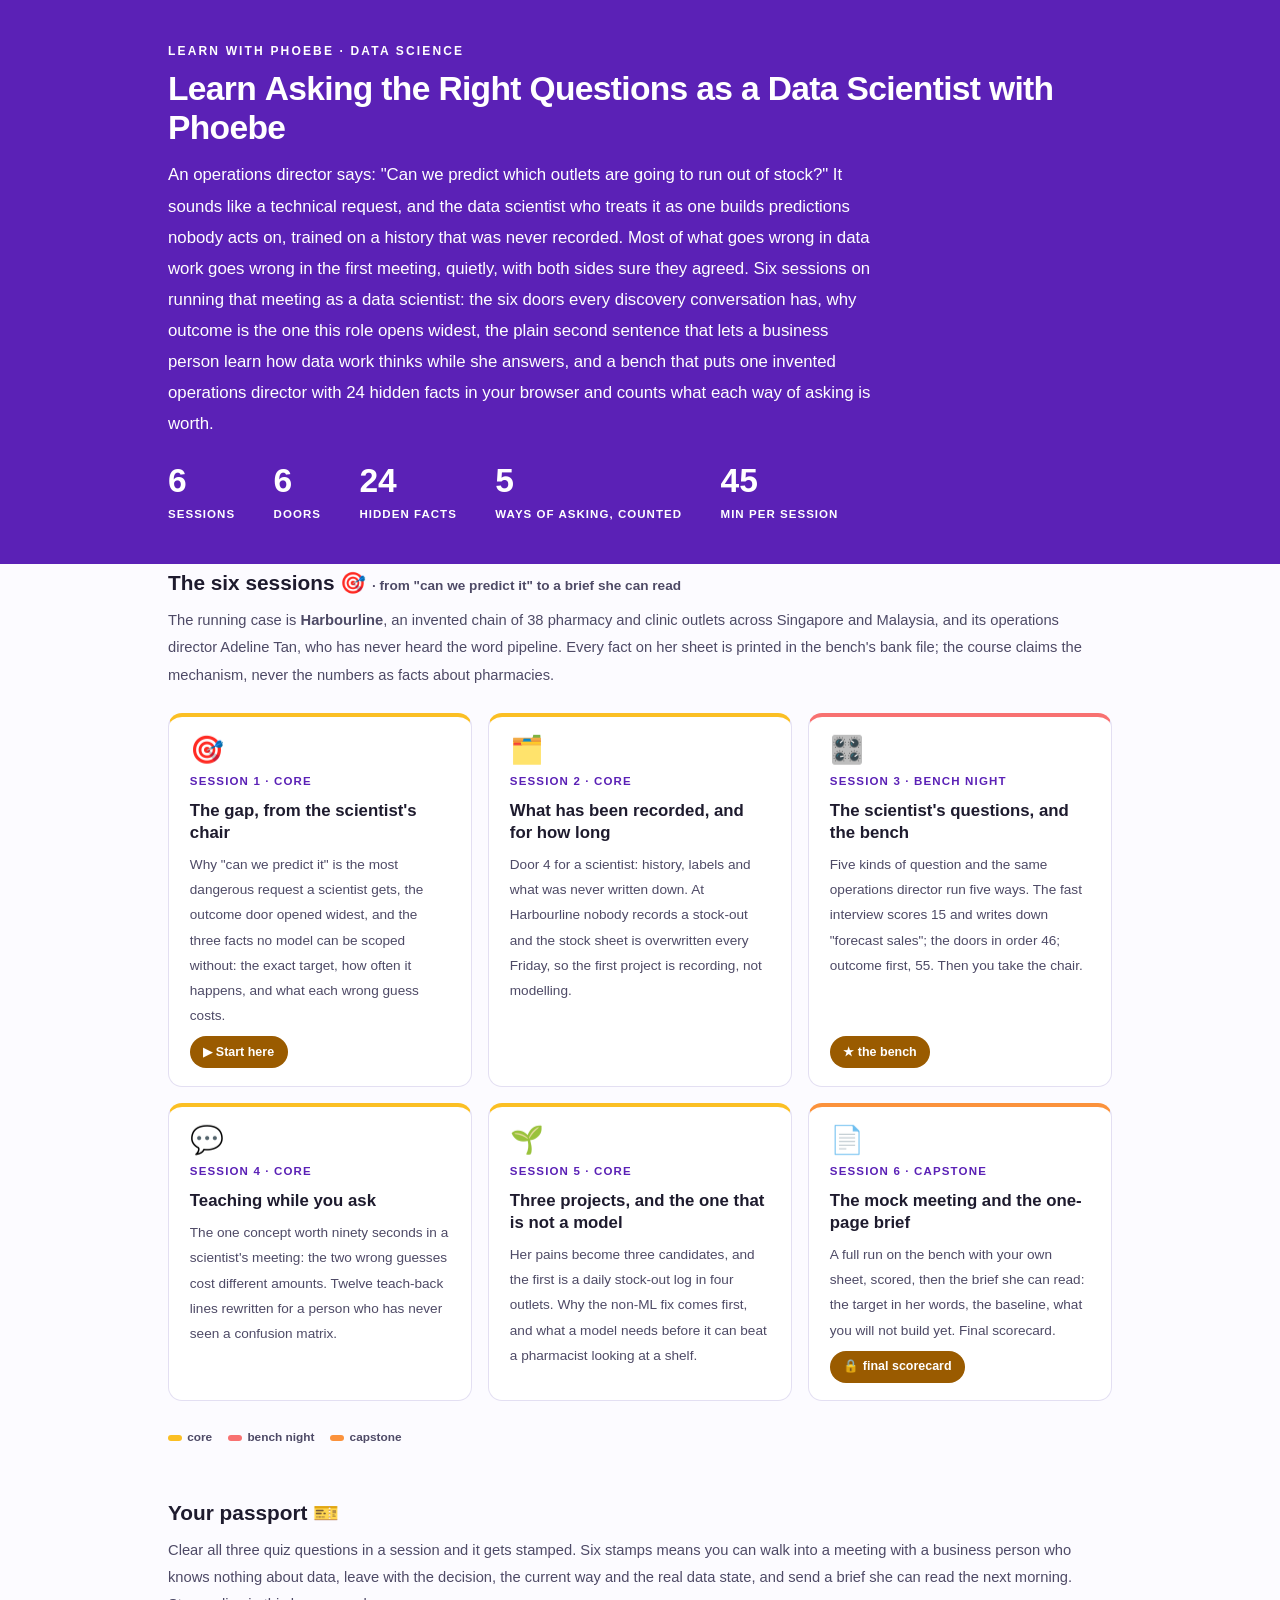
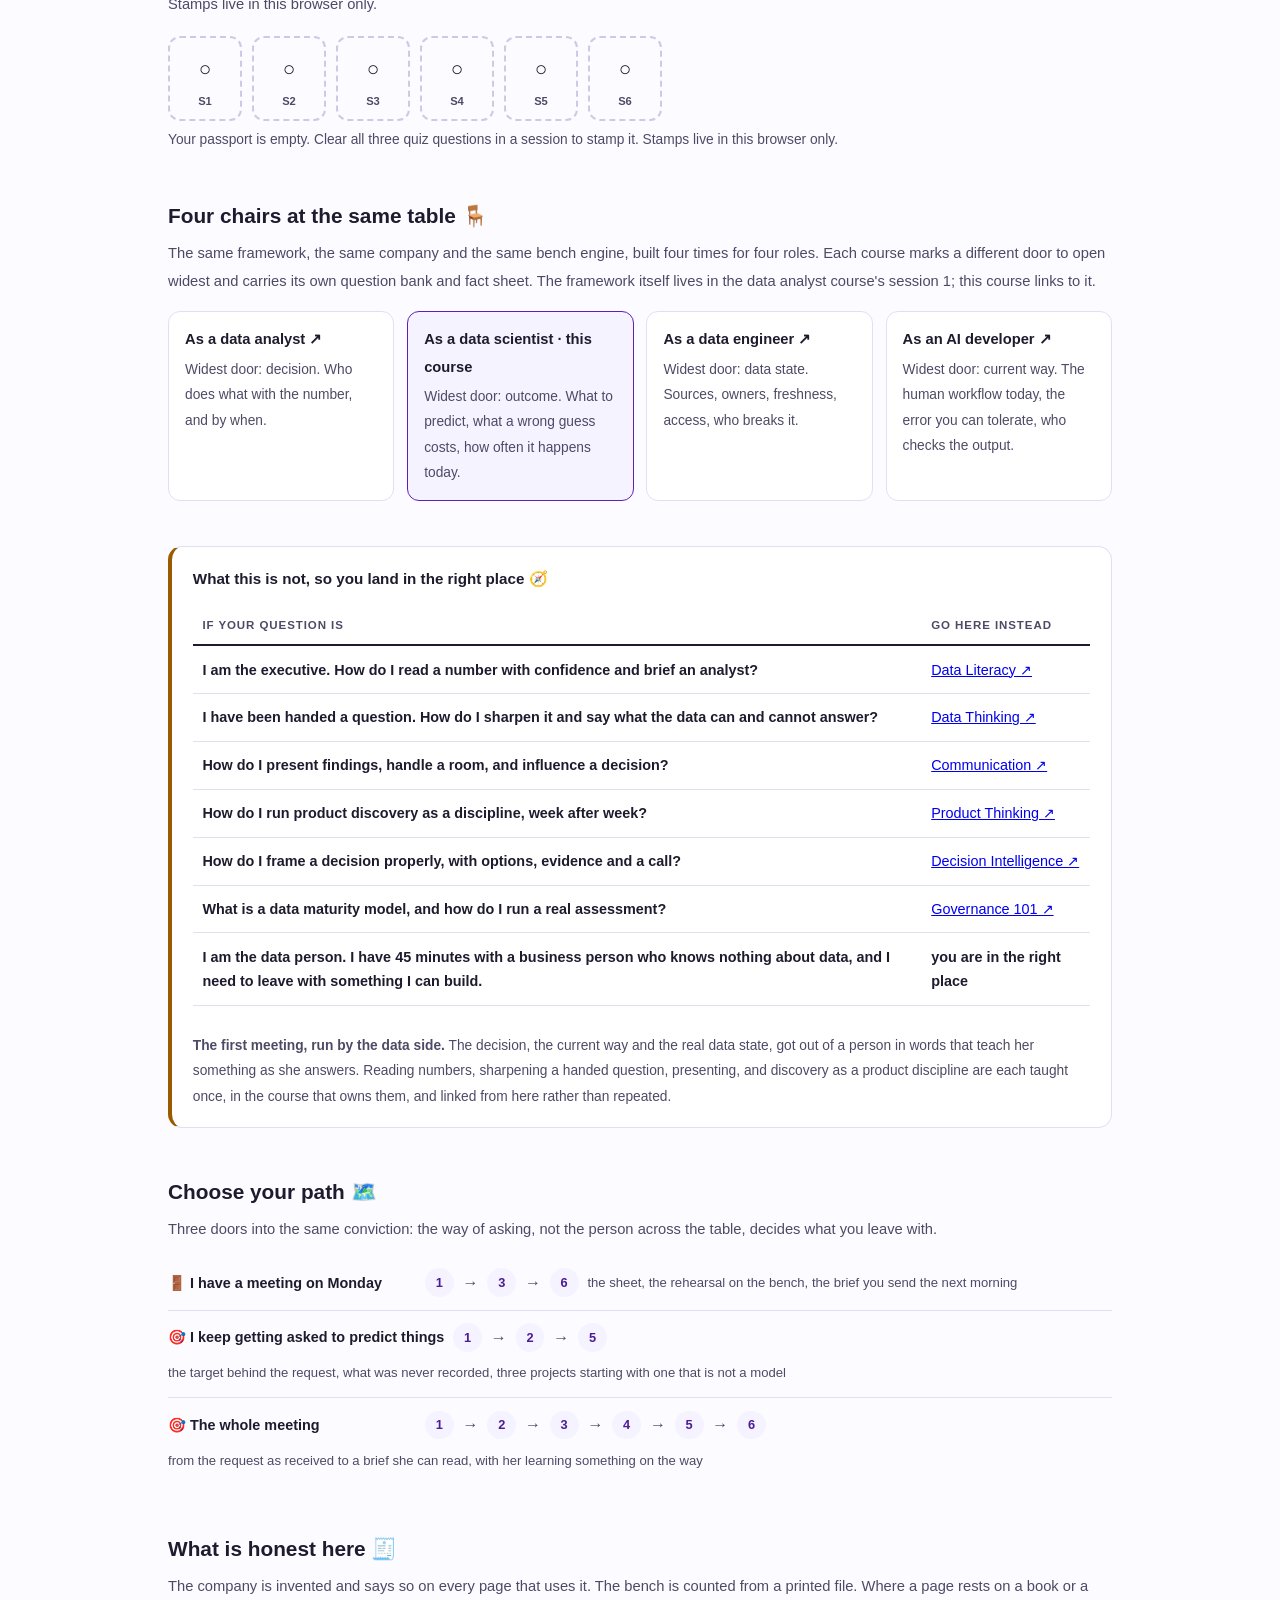
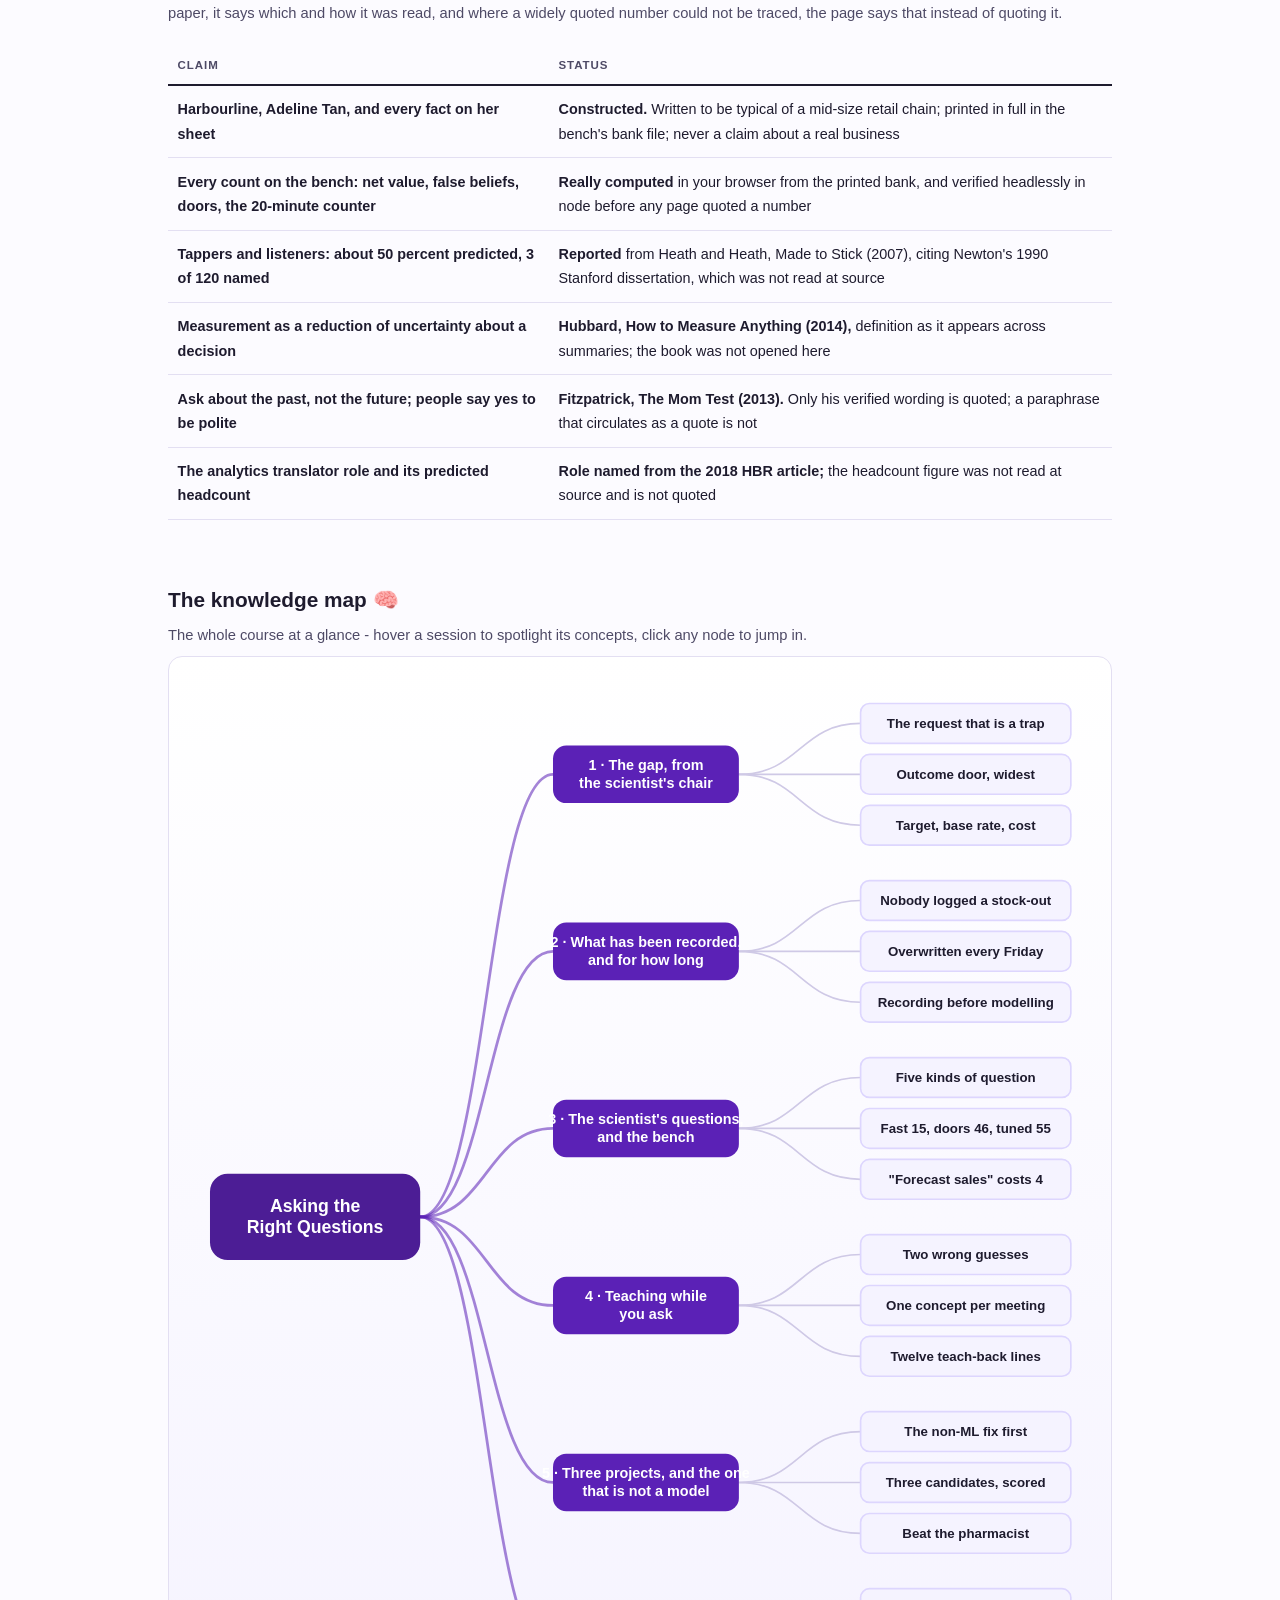
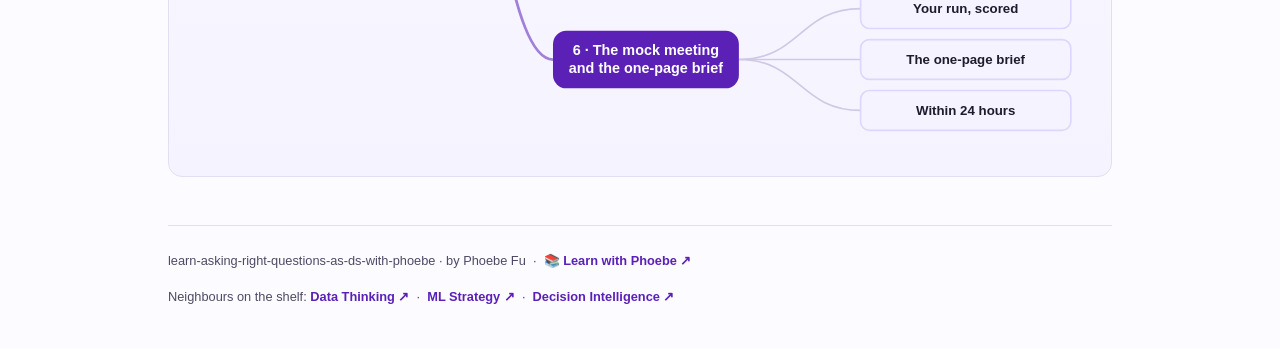
==== commit 3b4a51cb: "Light surfaces everywhere: lightbox, cheat panel, code boxes; contrast and phone-width fixes Every d" ====
--- a/index.html
+++ b/index.html
@@ -19,12 +19,12 @@
 <meta name="twitter:image" content="https://phoebefu6.github.io/learn-asking-right-questions-as-ds-with-phoebe/assets/og-cover.png">
 <!-- social:end -->
 <title>Learn Asking the Right Questions as a Data Scientist with Phoebe</title>
-<link rel="stylesheet" href="assets/style.css?v=2">
+<link rel="stylesheet" href="assets/style.css?v=18">
 <style>
 
   .stats-row { display: flex; gap: 2.4rem; margin-top: 1.5rem; flex-wrap: wrap; }
   .stat b { display: block; font-size: 2.1rem; font-weight: 800; line-height: 1.05; font-variant-numeric: tabular-nums; }
-  .stat span { font-size: .72rem; opacity: .85; text-transform: uppercase; letter-spacing: .09em; font-weight: 600; }
+  .stat span { font-size: .72rem; opacity: 1; text-transform: uppercase; letter-spacing: .09em; font-weight: 600; }
 
   .course-grid { display: grid; grid-template-columns: repeat(auto-fit, minmax(17rem, 1fr)); gap: 1rem; margin-top: 1.5rem; }
   .course-card {
@@ -57,9 +57,9 @@
   .path { display: flex; gap: .55rem; align-items: center; padding: .75rem 0; border-bottom: .5px solid var(--hairline); flex-wrap: wrap; }
   .path:last-child { border-bottom: none; }
   .path b { min-width: 15.5rem; font-size: .9rem; }
-  .path .pstep { background: var(--indigo-50); color: var(--indigo); border-radius: 999px; padding: .16rem .68rem; font-weight: 700; font-size: .8rem; text-decoration: none; transition: all .12s ease; }
+  .path .pstep { background: var(--indigo-50); color: var(--indigo-deep); border-radius: 999px; padding: .16rem .68rem; font-weight: 700; font-size: .8rem; text-decoration: none; transition: all .12s ease; }
   .path .pstep:hover { background: var(--indigo); color: #fff; }
-  .path .parr { color: var(--faint); font-weight: 700; }
+  .path .parr { color: var(--muted); font-weight: 700; }
 
   .mm-section { margin-top: 1.6rem; }
   .mm-section h2 { font-size: 1.3rem; font-weight: 800; margin-bottom: .2rem; }
@@ -376,6 +376,6 @@
 };
 </script>
 <script src="assets/mindmap.js?v=1"></script>
-<script src="assets/app.js?v=1"></script>
+<script src="assets/app.js?v=18"></script>
 </body>
 </html>
--- a/assets/style.css
+++ b/assets/style.css
@@ -19,8 +19,8 @@
   --amber-ink: #6B3F00;
   --amber-50: #FBF1E0;
   --paper: #FCFBFF;
-  --code-bg: #1A1530;
-  --code-ink: #E3DFF2;
+  --code-bg: #F5F3FF;
+  --code-ink: #1E1B2E;
   --scrim-rgb: 30,27,46;
   --shadow-rgb: 91,33,182;
   --radius: 14px;
@@ -52,7 +52,7 @@
   font-size: .75rem;
   letter-spacing: .18em;
   text-transform: uppercase;
-  opacity: .85;
+  opacity: 1;
   font-weight: 600;
 }
 .masthead h1 {
@@ -63,7 +63,7 @@
   letter-spacing: -.02em;
 }
 .masthead h1 .accent { color: inherit; }
-.masthead .sub { font-size: 1.05rem; opacity: .92; max-width: 44rem; }
+.masthead .sub { font-size: 1.05rem; opacity: 1; max-width: 44rem; }
 
 .chip-row { display: flex; flex-wrap: wrap; gap: .5rem; margin-top: 1.1rem; }
 .chip {
@@ -77,7 +77,7 @@
   white-space: nowrap;
 }
 .chip.level { background: #fff; color: var(--indigo); }
-.chip.audience { background: rgba(255,255,255,.16); color: #fff; border: 1px solid rgba(255,255,255,.35); }
+.chip.audience { background: rgba(255,255,255,.08); color: #fff; border: 1px solid rgba(255,255,255,.35); }
 .chip.time { background: var(--ink); color: #fff; font-variant-numeric: tabular-nums; }
 
 
@@ -241,7 +241,7 @@
 .pill.light { background: var(--indigo-50); color: var(--indigo); }
 .pill.inkpill { background: var(--ink); color: #fff; }
 .pill.amber, .pill.peach { background: var(--amber); color: #fff; }
-.pill.bare { color: var(--faint); }
+.pill.bare { color: var(--muted); }
 
 /* ---------- 4D grid ---------- */
 .grid-2 { display: grid; grid-template-columns: repeat(auto-fit, minmax(15rem, 1fr)); gap: .8rem; margin: .5rem 0 1rem; }
@@ -270,10 +270,11 @@
 table.clean td:first-child { font-weight: 600; }
 
 /* ---------- prompt boxes ---------- */
-.prompt-box {
+.prompt-box{
   position: relative;
-  background: var(--code-bg);
-  color: var(--code-ink);
+  background: #F5F3FF;
+  border: 1px solid #E3DFF2;
+  color: #1E1B2E;
   border-radius: var(--radius);
   padding: 1.1rem 1.2rem;
   margin: 1rem 0 1.2rem;
@@ -283,12 +284,12 @@
   white-space: pre-wrap;
   word-break: break-word;
 }
-.prompt-box .label {
+.prompt-box .label{
   position: absolute;
   top: -0.7rem;
   left: 1rem;
-  background: var(--indigo);
-  color: #fff;
+  background: #5B21B6;
+  color: #FFFFFF;
   font-family: "Inter", -apple-system, sans-serif;
   font-size: .68rem;
   font-weight: 700;
@@ -299,13 +300,13 @@
 }
 .prompt-box.bad .label { background: var(--faint); color: var(--ink); }
 .prompt-box.good .label { background: var(--amber); color: #fff; }
-.copy-btn {
+.copy-btn{
   position: absolute;
   top: .7rem;
   right: .7rem;
-  background: rgba(255,255,255,.1);
-  border: 1px solid rgba(255,255,255,.25);
-  color: #fff;
+  background: #FFFFFF;
+  border: 1px solid #E3DFF2;
+  color: #1E1B2E;
   border-radius: 999px;
   padding: .25rem .8rem;
   font-size: .72rem;
@@ -314,7 +315,7 @@
   font-family: "Inter", -apple-system, sans-serif;
   transition: background .15s ease;
 }
-.copy-btn:hover { background: rgba(255,255,255,.22); }
+.copy-btn:hover { background: #E3DFF2; }
 .copy-btn.copied { background: var(--amber); border-color: var(--amber); color: #fff; }
 
 /* ---------- demo steps ---------- */
@@ -409,7 +410,7 @@
   gap: .4rem;
 }
 
-.lightbox {
+.lightbox{
   position: fixed;
   inset: 0;
   z-index: 100;
@@ -421,8 +422,10 @@
   cursor: zoom-out;
 }
 .lightbox.open { display: flex; }
-.lightbox .inner {
+.lightbox .inner{
   background: #fff;
+  border: 1px solid #E3DFF2;
+  box-shadow: 0 10px 40px rgba(30,27,46,.14);
   border-radius: var(--radius);
   padding: 2rem;
   max-width: 94vw;
@@ -430,13 +433,12 @@
   overflow: auto;
 }
 .lightbox .inner svg, .lightbox .inner img { width: min(88vw, 70rem); height: auto; }
-.lightbox .close-hint {
+.lightbox .close-hint{
   position: fixed;
   top: 1rem; right: 1.4rem;
-  color: #fff;
+  color: #1E1B2E;
   font-size: .8rem;
   font-weight: 600;
-  opacity: .8;
 }
 
 /* ---------- courses covered ---------- */
@@ -455,19 +457,20 @@
 .covered-row .note { margin-left: auto; color: var(--muted); font-size: .78rem; text-align: right; }
 
 /* ---------- cheat sheet footer ---------- */
-.cheat {
-  background: var(--ink);
-  color: #fff;
+.cheat{
+  background: #F5F3FF;
+  border: 1px solid #E3DFF2;
+  color: #1E1B2E;
   border-radius: var(--radius);
   padding: 1.6rem 1.6rem 1.3rem;
   margin-top: 3rem;
 }
 .cheat h3 { font-size: 1.1rem; margin-bottom: 1rem; }
-.cheat h3 span { color: var(--indigo-soft); }
+.cheat h3 span { color: #5B21B6; }
 .cheat .grid-2 { gap: 1rem; }
 .cheat .cheat-item { border-left: 3px solid var(--indigo-mid); padding-left: .8rem; }
-.cheat .cheat-item b { display: block; font-size: .85rem; color: var(--indigo-soft); }
-.cheat .cheat-item span { font-size: .82rem; opacity: .85; }
+.cheat .cheat-item b { display: block; font-size: .85rem; color: #4C1D95; }
+.cheat .cheat-item span { font-size: .82rem; color: #4E4A66; }
 
 footer.pagefoot {
   border-top: 1px solid var(--hairline);
@@ -562,7 +565,7 @@
   margin-top: 1.1rem;
   flex-wrap: wrap;
 }
-.journey .jlabel { font-size: .7rem; font-weight: 700; text-transform: uppercase; letter-spacing: .09em; opacity: .8; margin-right: .3rem; }
+.journey .jlabel { font-size: .7rem; font-weight: 700; text-transform: uppercase; letter-spacing: .09em; opacity: 1; margin-right: .3rem; }
 .journey a {
   width: 1.7rem; height: 1.7rem;
   border-radius: 999px;
@@ -1160,7 +1163,7 @@
   transition: all .18s ease;
 }
 .pp-stamp:hover { border-color: var(--indigo-soft); }
-.pp-stamp i { font-size: 1.3rem; font-style: normal; opacity: .35; }
+.pp-stamp i { font-size: 1.3rem; font-style: normal; opacity: 1; }
 .pp-stamp b { font: 800 0.7rem Inter, sans-serif; }
 .pp-stamp.got {
   border-style: solid; border-color: var(--indigo);
@@ -1322,3 +1325,28 @@
 .ask-q.is-asked.is-jargon { border-color: var(--amber); background: var(--amber-50); }
 .ask-q.is-asked.is-leading { border-color: #FCA5A5; background: #FEF2F2; }
 @media (max-width: 640px) { .ask-list { grid-template-columns: 1fr; } .ask-head .ask-reset { margin-left: 0; } }
+
+/* layout-patch-3: phone-width overflow (2026-10-10) */
+.sql-bar { flex-wrap: wrap; }
+@media (max-width: 480px) {
+  .covered-row { flex-wrap: wrap; }
+  .covered-row .note { margin-left: 0; text-align: left; flex-basis: 100%; }
+  details.card summary { flex-wrap: wrap; }
+  details.card summary .mini { white-space: normal; }
+  .wk, .sqlbox, .prompt-box, pre { max-width: 100%; overflow-x: auto; }
+  .mono, code, strong, .note { overflow-wrap: anywhere; }
+  select, input[type=range], label { max-width: 100%; }
+  canvas, svg, img { max-width: 100%; height: auto; }
+  .tree-kids, .tree-node-wrap, .tree-node, .rb-night, .al-row, .gd-field, .tl-row, .sl-row { max-width: 100%; overflow-x: auto; }
+  .tl-cols, .sl-cols, .bb-cols, .ev-cols, [class$="-cols"] { grid-template-columns: 1fr !important; display: grid; }
+  .tl-cols > *, .sl-cols > *, [class$="-cols"] > * { min-width: 0; max-width: 100%; }
+  .mono { white-space: normal; }
+  .er-w, .bb-lab, .tl-lev, .sl-lev { max-width: 100%; white-space: normal; }
+}
+/* contrast-patch-2b */
+.cheat a { color: var(--indigo-deep, var(--ink)); }
+.chip.audience { background: transparent; border-color: rgba(255,255,255,.55); }
+.masthead a, .masthead .sub a { color: #fff; text-decoration: underline; text-underline-offset: 2px; }
+.prompt-box b, .prompt-box strong { color: var(--indigo-deep, var(--ink)); }
+.prompt-box span, .prompt-box em, .prompt-box i { color: inherit; }
+.pp-stamp i { color: var(--ink); }
